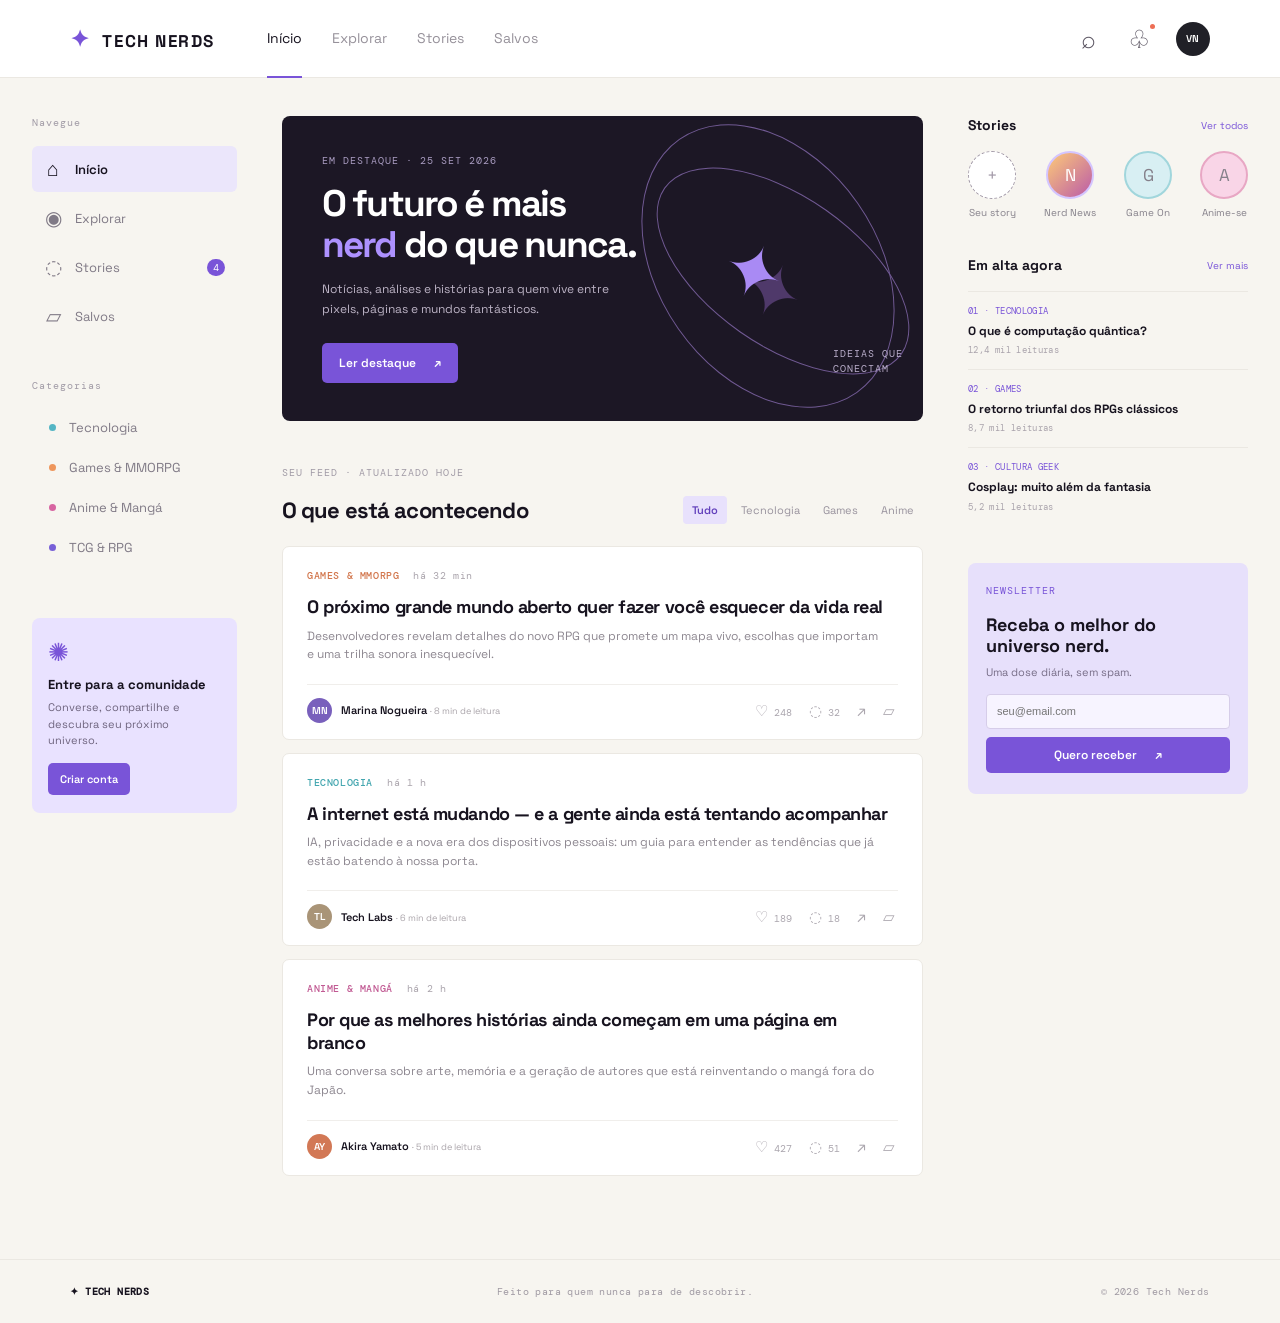
==== index.html @ 3f649679 "feat: criar portal Tech Nerds com feed, comunidade e bases Java/C++" ====
<!doctype html>
<html lang="pt-BR">
<head>
  <meta charset="UTF-8" />
  <meta name="viewport" content="width=device-width, initial-scale=1.0" />
  <meta name="description" content="Tech Nerds — notícias, análises e comunidade geek." />
  <title>Tech Nerds — O seu universo geek</title>
  <link rel="preconnect" href="https://fonts.googleapis.com" />
  <link rel="preconnect" href="https://fonts.gstatic.com" crossorigin />
  <link href="https://fonts.googleapis.com/css2?family=DM+Mono:wght@400;500&family=Space+Grotesk:wght@400;500;600;700&display=swap" rel="stylesheet" />
  <link rel="stylesheet" href="styles.css" />
</head>
<body>
  <header class="topbar">
    <a class="brand" href="#inicio" aria-label="Tech Nerds início"><span>✦</span> TECH NERDS</a>
    <nav class="topnav" aria-label="Navegação principal">
      <a class="active" href="#inicio">Início</a><a href="#explorar">Explorar</a><a href="#stories">Stories</a><a href="#salvos">Salvos</a>
    </nav>
    <div class="header-actions">
      <button class="icon-btn" id="searchToggle" aria-label="Pesquisar">⌕</button>
      <button class="icon-btn" aria-label="Notificações">♧<i></i></button>
      <button class="avatar" aria-label="Abrir perfil">VN</button>
    </div>
  </header>
  <div class="searchbar" id="searchbar"><input id="searchInput" type="search" placeholder="Buscar notícias, jogos, animes..." /><span>⌕</span></div>

  <main class="layout" id="inicio">
    <aside class="sidebar left-sidebar">
      <p class="eyebrow">Navegue</p>
      <a class="side-link selected" href="#inicio"><span>⌂</span> Início</a><a class="side-link" href="#explorar"><span>◉</span> Explorar</a><a class="side-link" href="#stories"><span>◌</span> Stories <b class="new-pill">4</b></a><a class="side-link" href="#salvos"><span>▱</span> Salvos</a>
      <p class="eyebrow space-top">Categorias</p>
      <a class="side-link" href="#tech"><span class="dot tech"></span> Tecnologia</a><a class="side-link" href="#games"><span class="dot games"></span> Games & MMORPG</a><a class="side-link" href="#anime"><span class="dot anime"></span> Anime & Mangá</a><a class="side-link" href="#tcg"><span class="dot tcg"></span> TCG & RPG</a>
      <div class="community-card"><span class="spark">✺</span><strong>Entre para a comunidade</strong><p>Converse, compartilhe e descubra seu próximo universo.</p><button class="primary small">Criar conta</button></div>
    </aside>

    <section class="feed" id="explorar">
      <section class="hero-card"><div><p class="eyebrow violet">EM DESTAQUE · 25 SET 2026</p><h1>O futuro é mais<br /><em>nerd</em> do que nunca.</h1><p class="hero-copy">Notícias, análises e histórias para quem vive entre pixels, páginas e mundos fantásticos.</p><button class="primary" onclick="document.querySelector('#featured').scrollIntoView({behavior:'smooth'})">Ler destaque <span>↗</span></button></div><div class="hero-orbit"><div class="orbit o1"></div><div class="orbit o2"></div><div class="cube">✦</div><small>IDEIAS QUE<br />CONECTAM</small></div></section>
      <div class="section-heading" id="featured"><div><p class="eyebrow">SEU FEED · ATUALIZADO HOJE</p><h2>O que está acontecendo</h2></div><div class="filter-pills"><button class="filter active">Tudo</button><button class="filter">Tecnologia</button><button class="filter">Games</button><button class="filter">Anime</button></div></div>
      <article class="post" data-category="games"><div class="post-meta"><span class="topic games-text">GAMES & MMORPG</span><span>há 32 min</span></div><h3>O próximo grande mundo aberto quer fazer você esquecer da vida real</h3><p class="post-excerpt">Desenvolvedores revelam detalhes do novo RPG que promete um mapa vivo, escolhas que importam e uma trilha sonora inesquecível.</p><div class="post-footer"><div class="author"><div class="mini-avatar purple">MN</div><span>Marina Nogueira <small>· 8 min de leitura</small></span></div><div class="post-actions"><button class="action like">♡ <span>248</span></button><button class="action comment">◌ <span>32</span></button><button class="action share">↗</button><button class="action save">▱</button></div></div></article>
      <article class="post" data-category="tech"><div class="post-meta"><span class="topic tech-text">TECNOLOGIA</span><span>há 1 h</span></div><h3>A internet está mudando — e a gente ainda está tentando acompanhar</h3><p class="post-excerpt">IA, privacidade e a nova era dos dispositivos pessoais: um guia para entender as tendências que já estão batendo à nossa porta.</p><div class="post-footer"><div class="author"><div class="mini-avatar beige">TL</div><span>Tech Labs <small>· 6 min de leitura</small></span></div><div class="post-actions"><button class="action like">♡ <span>189</span></button><button class="action comment">◌ <span>18</span></button><button class="action share">↗</button><button class="action save">▱</button></div></div></article>
      <article class="post" data-category="anime"><div class="post-meta"><span class="topic anime-text">ANIME & MANGÁ</span><span>há 2 h</span></div><h3>Por que as melhores histórias ainda começam em uma página em branco</h3><p class="post-excerpt">Uma conversa sobre arte, memória e a geração de autores que está reinventando o mangá fora do Japão.</p><div class="post-footer"><div class="author"><div class="mini-avatar orange">AY</div><span>Akira Yamato <small>· 5 min de leitura</small></span></div><div class="post-actions"><button class="action like">♡ <span>427</span></button><button class="action comment">◌ <span>51</span></button><button class="action share">↗</button><button class="action save">▱</button></div></div></article>
    </section>

    <aside class="sidebar right-sidebar"><section id="stories"><div class="aside-title"><h2>Stories</h2><a href="#stories">Ver todos</a></div><div class="story-list"><div class="story add-story"><div class="story-avatar">+</div><span>Seu story</span></div><div class="story"><div class="story-avatar gradient">N</div><span>Nerd News</span></div><div class="story"><div class="story-avatar blue">G</div><span>Game On</span></div><div class="story"><div class="story-avatar pink">A</div><span>Anime-se</span></div></div></section><section class="trending"><div class="aside-title"><h2>Em alta agora</h2><a href="#explorar">Ver mais</a></div><div class="trend"><small>01 · TECNOLOGIA</small><strong>O que é computação quântica?</strong><span>12,4 mil leituras</span></div><div class="trend"><small>02 · GAMES</small><strong>O retorno triunfal dos RPGs clássicos</strong><span>8,7 mil leituras</span></div><div class="trend"><small>03 · CULTURA GEEK</small><strong>Cosplay: muito além da fantasia</strong><span>5,2 mil leituras</span></div></section><section class="newsletter"><p class="eyebrow violet">NEWSLETTER</p><h3>Receba o melhor do universo nerd.</h3><p>Uma dose diária, sem spam.</p><input type="email" placeholder="seu@email.com" /><button class="primary full">Quero receber <span>↗</span></button></section></aside>
  </main>
  <footer><span>✦ TECH NERDS</span><span>Feito para quem nunca para de descobrir.</span><span>© 2026 Tech Nerds</span></footer>
  <script src="app.js"></script>
</body>
</html>
---- styles.css ----
:root{--ink:#17131f;--muted:#8c8794;--line:#ebe8e2;--cream:#f7f5f0;--violet:#7954d8;--violet-dark:#6240bc;--lilac:#eee9ff;--orange:#f2774a}*{box-sizing:border-box}html{scroll-behavior:smooth}body{margin:0;background:var(--cream);color:var(--ink);font-family:'Space Grotesk',sans-serif}button,a{font:inherit}button{cursor:pointer;border:0}a{color:inherit;text-decoration:none}.topbar{height:78px;background:#fff;display:flex;align-items:center;padding:0 5.5%;border-bottom:1px solid var(--line);gap:52px;position:sticky;top:0;z-index:5}.brand{font-size:17px;font-weight:700;letter-spacing:.09em;white-space:nowrap}.brand span{color:var(--violet);font-size:23px;margin-right:7px}.topnav{display:flex;gap:30px;color:#96919a;font-size:14px}.topnav a{padding:29px 0;border-bottom:2px solid transparent}.topnav a.active{color:var(--ink);border-color:var(--violet)}.header-actions{margin-left:auto;display:flex;align-items:center;gap:20px}.icon-btn{background:transparent;color:#595360;font-size:25px;position:relative}.icon-btn i{position:absolute;background:#ed6e55;width:5px;height:5px;border-radius:50%;top:2px;right:1px}.avatar,.mini-avatar{display:grid;place-items:center;border-radius:50%;background:#202027;color:#fff;font-size:10px;font-weight:600}.avatar{width:34px;height:34px}.searchbar{height:0;overflow:hidden;transition:.25s;background:#fff;padding:0 5.5%;display:flex}.searchbar.open{height:65px;padding-top:15px;padding-bottom:15px;border-bottom:1px solid var(--line)}.searchbar input{width:100%;border:0;background:var(--cream);border-radius:6px;padding:0 15px;outline:0}.searchbar span{margin-left:-35px;padding-top:7px}.layout{max-width:1370px;margin:auto;display:grid;grid-template-columns:205px minmax(480px,700px) 280px;gap:45px;padding:38px 32px 70px}.sidebar{font-size:13px}.eyebrow{font-family:'DM Mono',monospace;font-size:10px;letter-spacing:.1em;color:#a19ba6;margin:0 0 17px}.violet{color:var(--violet)}.space-top{margin-top:40px}.side-link{display:flex;align-items:center;gap:13px;padding:10px 12px;margin:3px 0;color:#807a86;border-radius:6px}.side-link span{font-size:20px;width:18px;text-align:center}.side-link.selected{color:var(--ink);background:#ebe6fb;font-weight:600}.new-pill{margin-left:auto;background:var(--violet);color:white;border-radius:10px;font:10px 'DM Mono';padding:2px 6px}.dot{width:7px!important;height:7px;background:#54b5c4;border-radius:50%;margin-left:5px}.dot.games{background:#ee965c}.dot.anime{background:#d765a1}.dot.tcg{background:#7860d7}.community-card{margin-top:52px;background:#e9e2ff;border-radius:8px;padding:18px 16px}.spark{color:var(--violet);font-size:25px}.community-card strong{display:block;margin:8px 0 6px;font-size:13px}.community-card p{font-size:11px;line-height:1.5;color:#6e647e;margin:0 0 14px}.primary{background:var(--violet);color:#fff;border-radius:5px;padding:12px 17px;font-size:12px;font-weight:600;transition:.2s}.primary:hover{background:var(--violet-dark);transform:translateY(-1px)}.primary span{margin-left:15px}.primary.small{padding:9px 12px;font-size:11px}.feed{min-width:0}.hero-card{background:#1c1725;color:#fff;min-height:305px;border-radius:8px;display:flex;overflow:hidden;padding:38px 40px;position:relative}.hero-card .eyebrow{color:#a99cc1}.hero-card h1{font-size:37px;line-height:1.1;margin:0 0 15px;letter-spacing:-.05em}.hero-card h1 em{font-style:normal;color:#ad91ff}.hero-copy{font-size:12px;line-height:1.6;color:#bcb3c5;max-width:290px;margin-bottom:24px}.hero-orbit{position:absolute;right:15px;top:15px;width:300px;height:275px;color:#b799ff}.hero-orbit small{position:absolute;bottom:30px;right:5px;font:10px/1.5 'DM Mono';letter-spacing:.1em;color:#b9adca}.orbit{position:absolute;border:1px solid #705993;border-radius:50%;transform:rotate(-35deg)}.o1{width:220px;height:310px;right:30px;top:-20px}.o2{width:290px;height:150px;right:-20px;top:65px;transform:rotate(35deg)}.cube{position:absolute;top:95px;right:125px;font-size:72px;color:#a98af4;transform:rotate(22deg);text-shadow:25px 10px 0 #4f396a}.section-heading{margin:45px 0 22px;display:flex;justify-content:space-between;align-items:end}.section-heading h2{margin:0;font-size:22px;letter-spacing:-.04em}.filter-pills{display:flex;gap:5px}.filter{background:transparent;color:#98929d;font-size:11px;padding:7px 9px;border-radius:4px}.filter.active{background:#e8e1fc;color:var(--violet-dark);font-weight:600}.post{background:#fff;border:1px solid var(--line);border-radius:7px;padding:22px 24px 16px;margin-bottom:13px}.post-meta{display:flex;gap:14px;align-items:center;color:#aaa4ac;font:10px 'DM Mono';letter-spacing:.06em}.topic{font-weight:500}.games-text{color:#d2764c}.tech-text{color:#43a6af}.anime-text{color:#c15a93}.post h3{font-size:18px;line-height:1.25;letter-spacing:-.025em;margin:14px 0 8px}.post-excerpt{font-size:12px;line-height:1.55;color:#8d8790;margin:0;max-width:580px}.post-footer{border-top:1px solid #f0eeeb;margin-top:20px;padding-top:13px;display:flex;justify-content:space-between;align-items:center}.author{display:flex;align-items:center;gap:9px;font-size:11px;font-weight:600}.author small{color:#aaa4aa;font-weight:400}.mini-avatar{width:25px;height:25px}.purple{background:#7960bc}.beige{background:#a99477}.orange{background:#d27855}.post-actions{display:flex;gap:11px}.action{background:transparent;color:#aba6ae;font-size:15px;padding:3px}.action span{font:10px 'DM Mono';margin-left:2px}.action.liked{color:#de5b77}.action.saved{color:var(--violet)}.right-sidebar section{margin-bottom:37px}.aside-title{display:flex;justify-content:space-between;align-items:center;margin-bottom:17px}.aside-title h2{font-size:14px;margin:0}.aside-title a{font-size:10px;color:var(--violet)}.story-list{display:flex;justify-content:space-between}.story{text-align:center;font-size:10px;color:#85808a}.story-avatar{width:48px;height:48px;border-radius:50%;display:grid;place-items:center;border:2px solid #d4c5ff;margin:0 auto 7px;font-size:17px;background:#fff}.add-story .story-avatar{border:1px dashed #a49ba9;color:#a49ba9}.gradient{background:linear-gradient(135deg,#fdca78,#bb5ba8);color:#fff}.blue{background:#d8eff3;border-color:#a1d6dc}.pink{background:#f9d5e7;border-color:#e8a7c4}.trend{padding:13px 0;border-top:1px solid var(--line)}.trend small,.trend span{display:block;color:#aaa4ac;font:9px 'DM Mono';letter-spacing:.04em}.trend small{color:var(--violet);margin-bottom:6px}.trend strong{display:block;font-size:12px;line-height:1.35;margin-bottom:5px}.newsletter{background:#e7e0fb;border-radius:8px;padding:21px 18px}.newsletter h3{font-size:18px;line-height:1.2;margin:0 0 8px}.newsletter p:not(.eyebrow){color:#776d87;font-size:11px;margin:0 0 15px}.newsletter input{width:100%;height:35px;border:1px solid #d6cde9;background:#f7f4ff;border-radius:4px;padding:0 10px;font-size:11px;margin-bottom:8px;outline:0}.full{width:100%;padding:10px}footer{border-top:1px solid var(--line);padding:25px 5.5%;display:flex;justify-content:space-between;color:#a09aa3;font:10px 'DM Mono';letter-spacing:.04em}footer span:first-child{color:var(--ink);font-weight:600}@media(max-width:1050px){.layout{grid-template-columns:170px minmax(0,1fr);gap:25px}.right-sidebar{display:none}}@media(max-width:700px){.topbar{padding:0 20px;gap:15px}.topnav{display:none}.layout{display:block;padding:24px 16px}.left-sidebar{display:none}.hero-card{padding:28px 24px;min-height:290px}.hero-card h1{font-size:31px}.hero-orbit{opacity:.55;right:-70px}.section-heading{display:block;margin-top:30px}.filter-pills{margin-top:14px;overflow:auto}.post{padding:18px 16px}.post-footer{align-items:flex-start;gap:10px}.post-actions{gap:4px}footer{display:block;line-height:2.2}footer span{display:block}.brand{font-size:14px}}
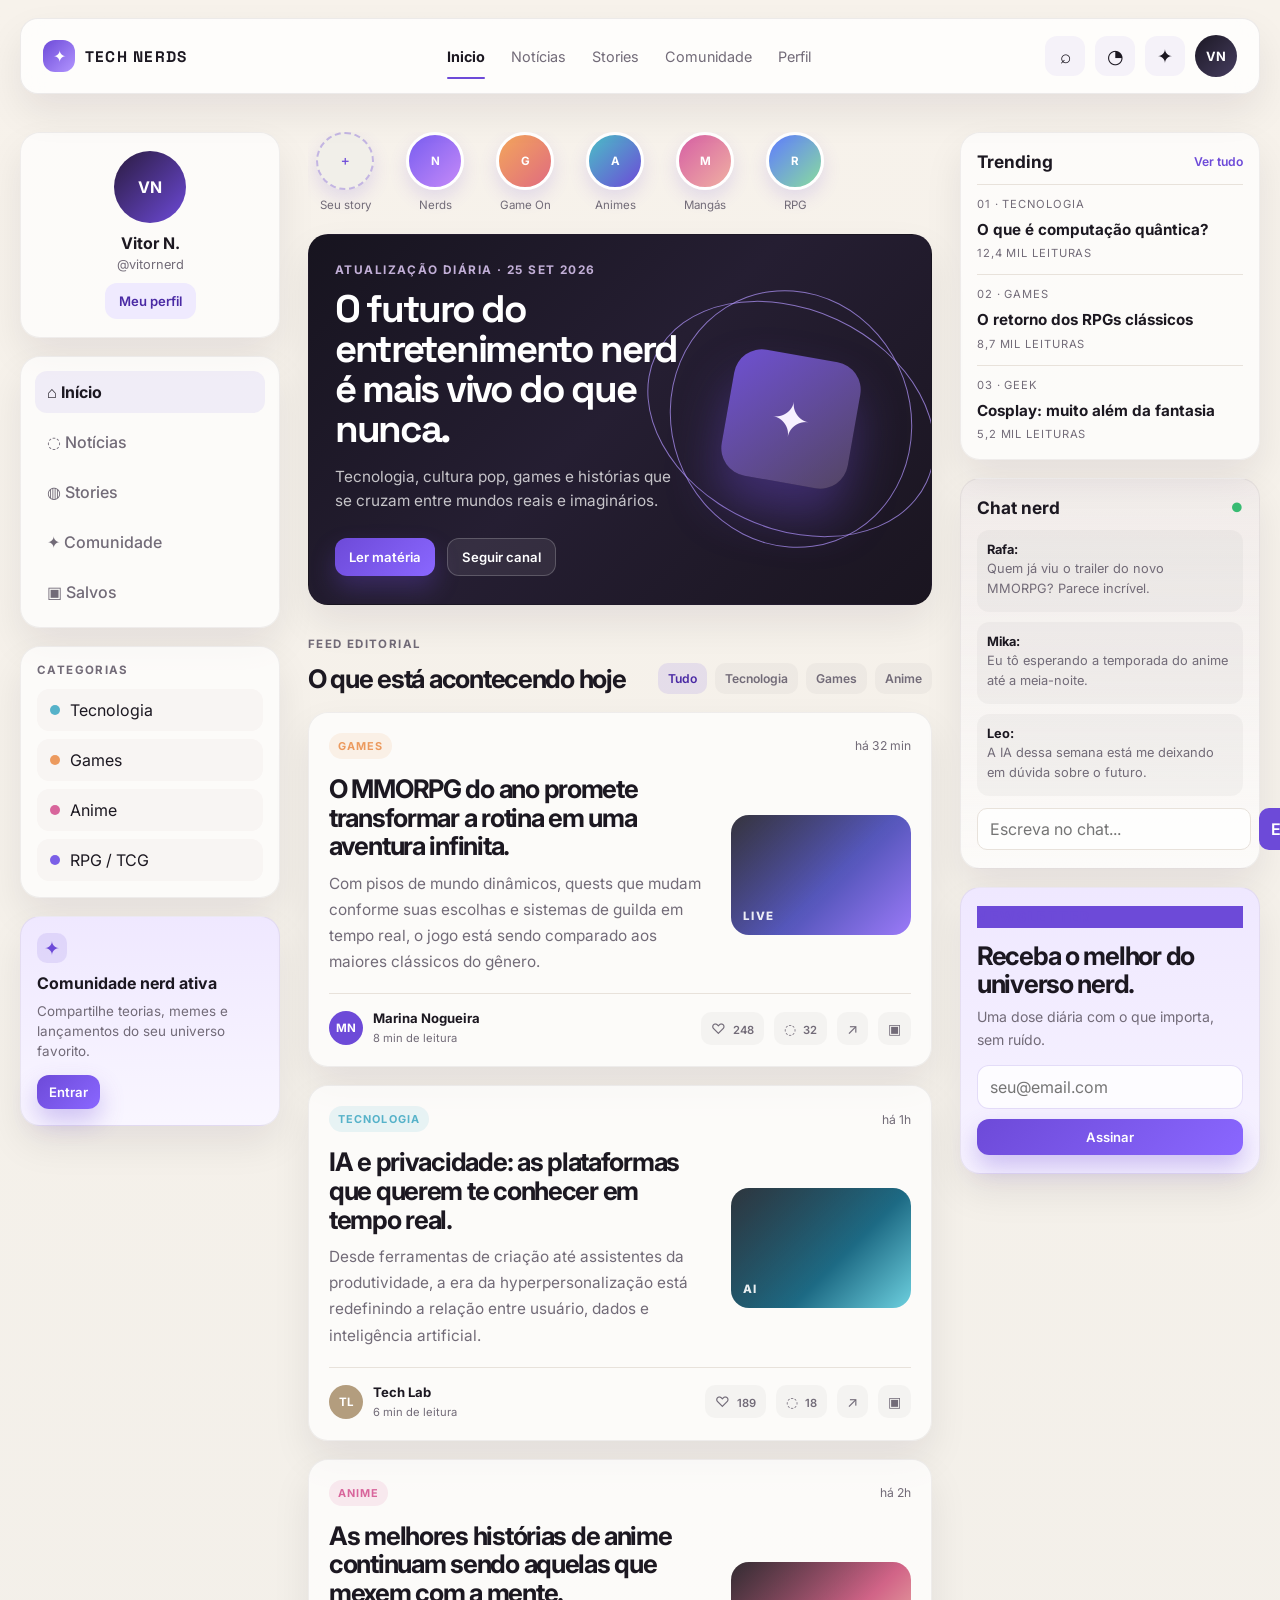
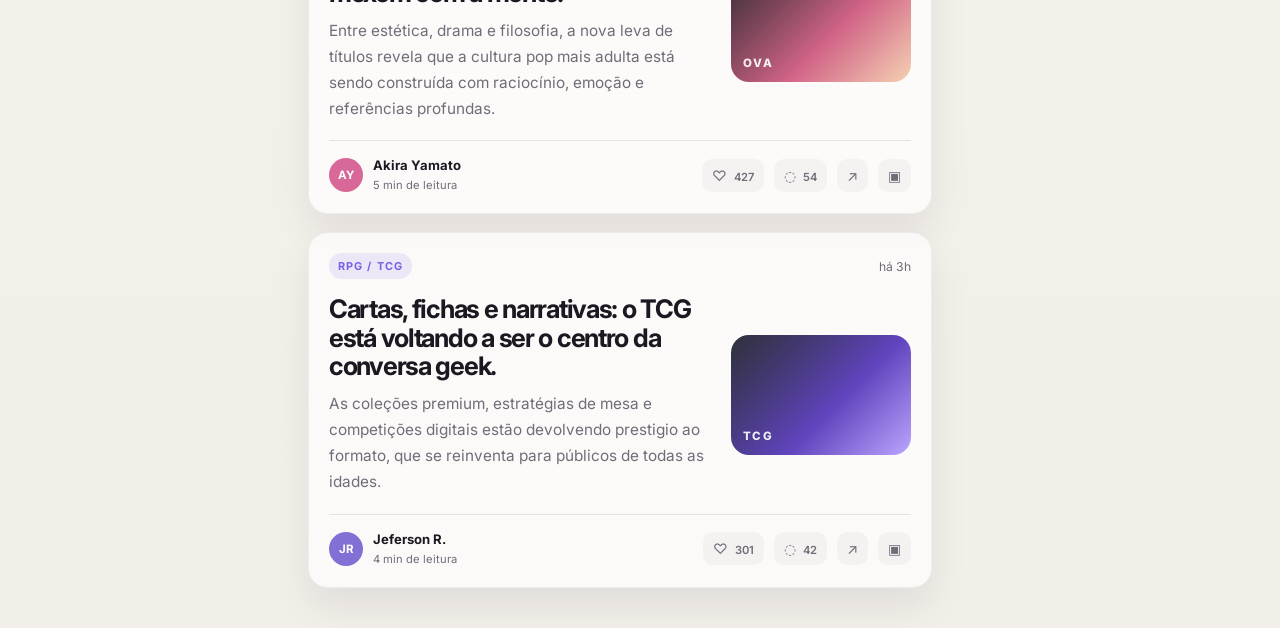
==== commit d81a9dc3: "feat: evoluir o protótipo Tech Nerds para versão editorial mais completa e social, inspirada em G1 +" ====
--- a/index.html
+++ b/index.html
@@ -1,49 +1,319 @@
 <!doctype html>
 <html lang="pt-BR">
-<head>
-  <meta charset="UTF-8" />
-  <meta name="viewport" content="width=device-width, initial-scale=1.0" />
-  <meta name="description" content="Tech Nerds — notícias, análises e comunidade geek." />
-  <title>Tech Nerds — O seu universo geek</title>
-  <link rel="preconnect" href="https://fonts.googleapis.com" />
-  <link rel="preconnect" href="https://fonts.gstatic.com" crossorigin />
-  <link href="https://fonts.googleapis.com/css2?family=DM+Mono:wght@400;500&family=Space+Grotesk:wght@400;500;600;700&display=swap" rel="stylesheet" />
-  <link rel="stylesheet" href="styles.css" />
-</head>
-<body>
-  <header class="topbar">
-    <a class="brand" href="#inicio" aria-label="Tech Nerds início"><span>✦</span> TECH NERDS</a>
-    <nav class="topnav" aria-label="Navegação principal">
-      <a class="active" href="#inicio">Início</a><a href="#explorar">Explorar</a><a href="#stories">Stories</a><a href="#salvos">Salvos</a>
-    </nav>
-    <div class="header-actions">
-      <button class="icon-btn" id="searchToggle" aria-label="Pesquisar">⌕</button>
-      <button class="icon-btn" aria-label="Notificações">♧<i></i></button>
-      <button class="avatar" aria-label="Abrir perfil">VN</button>
+  <head>
+    <meta charset="UTF-8" />
+    <meta name="viewport" content="width=device-width, initial-scale=1.0" />
+    <meta name="description" content="Tech Nerds — portal de notícias geek, games, anime, tecnologia e cultura pop." />
+    <title>Tech Nerds</title>
+    <link rel="preconnect" href="https://fonts.googleapis.com" />
+    <link rel="preconnect" href="https://fonts.gstatic.com" crossorigin />
+    <link href="https://fonts.googleapis.com/css2?family=Inter:wght@400;500;600;700;800;900&family=Space+Grotesk:wght@500;700&display=swap" rel="stylesheet" />
+    <link rel="stylesheet" href="styles.css" />
+  </head>
+  <body>
+    <div class="page-shell">
+      <header class="masthead">
+        <div class="brand-wrap">
+          <span class="brand-mark">✦</span>
+          <span class="brand-word">TECH NERDS</span>
+        </div>
+
+        <nav class="main-menu" aria-label="Menu principal">
+          <a class="active" href="#inicio">Inicio</a>
+          <a href="#noticias">Notícias</a>
+          <a href="#stories">Stories</a>
+          <a href="#comunidade">Comunidade</a>
+          <a href="#perfil">Perfil</a>
+        </nav>
+
+        <div class="header-tools">
+          <button class="icon-button search-toggle" aria-label="Abrir busca">⌕</button>
+          <button class="icon-button" aria-label="Notificações">◔</button>
+          <button class="icon-button chat-button" aria-label="Chat">✦</button>
+          <button class="account-button" aria-label="Conta do usuário">VN</button>
+        </div>
+      </header>
+
+      <div class="search-box" id="searchBox">
+        <input type="search" id="searchInput" placeholder="Buscar notícias, games, anime, tecnologia..." />
+      </div>
+
+      <main class="content-grid" id="inicio">
+        <aside class="left-rail">
+          <section class="profile-panel">
+            <div class="avatar-large">VN</div>
+            <div>
+              <strong>Vitor N.</strong>
+              <span>@vitornerd</span>
+            </div>
+            <button class="ghost-button">Meu perfil</button>
+          </section>
+
+          <nav class="nav-panel" aria-label="Menu lateral">
+            <a href="#inicio" class="nav-item active">⌂ Início</a>
+            <a href="#noticias" class="nav-item">◌ Notícias</a>
+            <a href="#stories" class="nav-item">◍ Stories</a>
+            <a href="#comunidade" class="nav-item">✦ Comunidade</a>
+            <a href="#salvos" class="nav-item">▣ Salvos</a>
+          </nav>
+
+          <div class="side-section">
+            <p class="section-label">Categorias</p>
+            <div class="category-list">
+              <button class="category-item" data-filter="tech"><span class="color-dot tech"></span> Tecnologia</button>
+              <button class="category-item" data-filter="games"><span class="color-dot games"></span> Games</button>
+              <button class="category-item" data-filter="anime"><span class="color-dot anime"></span> Anime</button>
+              <button class="category-item" data-filter="rpg"><span class="color-dot rpg"></span> RPG / TCG</button>
+            </div>
+          </div>
+
+          <div class="community-box">
+            <span class="mini-icon">✦</span>
+            <h4>Comunidade nerd ativa</h4>
+            <p>Compartilhe teorias, memes e lançamentos do seu universo favorito.</p>
+            <button class="primary-button small">Entrar</button>
+          </div>
+        </aside>
+
+        <section class="center-column" id="noticias">
+          <div class="stories-strip" id="stories">
+            <div class="story story-add">
+              <div class="story-avatar">＋</div>
+              <span>Seu story</span>
+            </div>
+            <div class="story">
+              <div class="story-avatar gradient-a">N</div>
+              <span>Nerds</span>
+            </div>
+            <div class="story">
+              <div class="story-avatar gradient-b">G</div>
+              <span>Game On</span>
+            </div>
+            <div class="story">
+              <div class="story-avatar gradient-c">A</div>
+              <span>Animes</span>
+            </div>
+            <div class="story">
+              <div class="story-avatar gradient-d">M</div>
+              <span>Mangás</span>
+            </div>
+            <div class="story">
+              <div class="story-avatar gradient-e">R</div>
+              <span>RPG</span>
+            </div>
+          </div>
+
+          <article class="feature-hero">
+            <div class="hero-copy">
+              <p class="kicker">Atualização diária · 25 set 2026</p>
+              <h1>O futuro do entretenimento nerd é mais vivo do que nunca.</h1>
+              <p class="lead">Tecnologia, cultura pop, games e histórias que se cruzam entre mundos reais e imaginários.</p>
+              <div class="hero-actions">
+                <button class="primary-button">Ler matéria</button>
+                <button class="ghost-button dark">Seguir canal</button>
+              </div>
+            </div>
+            <div class="hero-visual" aria-hidden="true">
+              <div class="ring ring-one"></div>
+              <div class="ring ring-two"></div>
+              <div class="hex">✦</div>
+            </div>
+          </article>
+
+          <div class="feed-head">
+            <div>
+              <p class="section-label">Feed editorial</p>
+              <h2>O que está acontecendo hoje</h2>
+            </div>
+            <div class="filters">
+              <button class="filter-button active" data-filter="all">Tudo</button>
+              <button class="filter-button" data-filter="tech">Tecnologia</button>
+              <button class="filter-button" data-filter="games">Games</button>
+              <button class="filter-button" data-filter="anime">Anime</button>
+            </div>
+          </div>
+
+          <article class="news-card" data-category="games">
+            <div class="news-meta">
+              <span class="tag tag-games">Games</span>
+              <span class="time">há 32 min</span>
+            </div>
+            <div class="news-layout">
+              <div class="news-text">
+                <h3>O MMORPG do ano promete transformar a rotina em uma aventura infinita.</h3>
+                <p>Com pisos de mundo dinâmicos, quests que mudam conforme suas escolhas e sistemas de guilda em tempo real, o jogo está sendo comparado aos maiores clássicos do gênero.</p>
+              </div>
+              <div class="thumbnail thumb-one" aria-hidden="true">
+                <span>LIVE</span>
+              </div>
+            </div>
+            <div class="news-footer">
+              <div class="author-box">
+                <div class="mini-avatar purple">MN</div>
+                <div>
+                  <strong>Marina Nogueira</strong>
+                  <small>8 min de leitura</small>
+                </div>
+              </div>
+              <div class="emoji-actions">
+                <button class="action-button like-button" aria-label="Curtir">♡ <span>248</span></button>
+                <button class="action-button" aria-label="Comentar">◌ <span>32</span></button>
+                <button class="action-button share-button" aria-label="Compartilhar">↗</button>
+                <button class="action-button save-button" aria-label="Salvar">▣</button>
+              </div>
+            </div>
+          </article>
+
+          <article class="news-card" data-category="tech">
+            <div class="news-meta">
+              <span class="tag tag-tech">Tecnologia</span>
+              <span class="time">há 1h</span>
+            </div>
+            <div class="news-layout">
+              <div class="news-text">
+                <h3>IA e privacidade: as plataformas que querem te conhecer em tempo real.</h3>
+                <p>Desde ferramentas de criação até assistentes da produtividade, a era da hyperpersonalização está redefinindo a relação entre usuário, dados e inteligência artificial.</p>
+              </div>
+              <div class="thumbnail thumb-two" aria-hidden="true"><span>AI</span></div>
+            </div>
+            <div class="news-footer">
+              <div class="author-box">
+                <div class="mini-avatar beige">TL</div>
+                <div>
+                  <strong>Tech Lab</strong>
+                  <small>6 min de leitura</small>
+                </div>
+              </div>
+              <div class="emoji-actions">
+                <button class="action-button like-button" aria-label="Curtir">♡ <span>189</span></button>
+                <button class="action-button" aria-label="Comentar">◌ <span>18</span></button>
+                <button class="action-button share-button" aria-label="Compartilhar">↗</button>
+                <button class="action-button save-button" aria-label="Salvar">▣</button>
+              </div>
+            </div>
+          </article>
+
+          <article class="news-card" data-category="anime">
+            <div class="news-meta">
+              <span class="tag tag-anime">Anime</span>
+              <span class="time">há 2h</span>
+            </div>
+            <div class="news-layout">
+              <div class="news-text">
+                <h3>As melhores histórias de anime continuam sendo aquelas que mexem com a mente.</h3>
+                <p>Entre estética, drama e filosofia, a nova leva de títulos revela que a cultura pop mais adulta está sendo construída com raciocínio, emoção e referências profundas.</p>
+              </div>
+              <div class="thumbnail thumb-three" aria-hidden="true"><span>OVA</span></div>
+            </div>
+            <div class="news-footer">
+              <div class="author-box">
+                <div class="mini-avatar rose">AY</div>
+                <div>
+                  <strong>Akira Yamato</strong>
+                  <small>5 min de leitura</small>
+                </div>
+              </div>
+              <div class="emoji-actions">
+                <button class="action-button like-button" aria-label="Curtir">♡ <span>427</span></button>
+                <button class="action-button" aria-label="Comentar">◌ <span>54</span></button>
+                <button class="action-button share-button" aria-label="Compartilhar">↗</button>
+                <button class="action-button save-button" aria-label="Salvar">▣</button>
+              </div>
+            </div>
+          </article>
+
+          <article class="news-card" data-category="rpg">
+            <div class="news-meta">
+              <span class="tag tag-rpg">RPG / TCG</span>
+              <span class="time">há 3h</span>
+            </div>
+            <div class="news-layout">
+              <div class="news-text">
+                <h3>Cartas, fichas e narrativas: o TCG está voltando a ser o centro da conversa geek.</h3>
+                <p>As coleções premium, estratégias de mesa e competições digitais estão devolvendo prestigio ao formato, que se reinventa para públicos de todas as idades.</p>
+              </div>
+              <div class="thumbnail thumb-four" aria-hidden="true"><span>TCG</span></div>
+            </div>
+            <div class="news-footer">
+              <div class="author-box">
+                <div class="mini-avatar violet">JR</div>
+                <div>
+                  <strong>Jeferson R.</strong>
+                  <small>4 min de leitura</small>
+                </div>
+              </div>
+              <div class="emoji-actions">
+                <button class="action-button like-button" aria-label="Curtir">♡ <span>301</span></button>
+                <button class="action-button" aria-label="Comentar">◌ <span>42</span></button>
+                <button class="action-button share-button" aria-label="Compartilhar">↗</button>
+                <button class="action-button save-button" aria-label="Salvar">▣</button>
+              </div>
+            </div>
+          </article>
+        </section>
+
+        <aside class="right-rail">
+          <section class="widget-panel">
+            <div class="widget-header">
+              <h3>Trending</h3>
+              <a href="#">Ver tudo</a>
+            </div>
+            <div class="trend-list">
+              <div class="trend-item">
+                <span>01 · Tecnologia</span>
+                <strong>O que é computação quântica?</strong>
+                <small>12,4 mil leituras</small>
+              </div>
+              <div class="trend-item">
+                <span>02 · Games</span>
+                <strong>O retorno dos RPGs clássicos</strong>
+                <small>8,7 mil leituras</small>
+              </div>
+              <div class="trend-item">
+                <span>03 · Geek</span>
+                <strong>Cosplay: muito além da fantasia</strong>
+                <small>5,2 mil leituras</small>
+              </div>
+            </div>
+          </section>
+
+          <section class="widget-panel chat-panel" id="comunidade">
+            <div class="widget-header">
+              <h3>Chat nerd</h3>
+              <span class="online-dot">●</span>
+            </div>
+            <div class="chat-message">
+              <strong>Rafa:</strong>
+              <p>Quem já viu o trailer do novo MMORPG? Parece incrível.</p>
+            </div>
+            <div class="chat-message">
+              <strong>Mika:</strong>
+              <p>Eu tô esperando a temporada do anime até a meia-noite.</p>
+            </div>
+            <div class="chat-message">
+              <strong>Leo:</strong>
+              <p>A IA dessa semana está me deixando em dúvida sobre o futuro.</p>
+            </div>
+            <div class="chat-input-box">
+              <input type="text" placeholder="Escreva no chat..." />
+              <button>Enviar</button>
+            </div>
+          </section>
+
+          <section class="widget-panel newsletter-box">
+            <p class="section-label purple">Newsletter</p>
+            <h3>Receba o melhor do universo nerd.</h3>
+            <p>Uma dose diária com o que importa, sem ruído.</p>
+            <input type="email" placeholder="seu@email.com" />
+            <button class="primary-button full">Assinar</button>
+          </section>
+        </aside>
+      </main>
     </div>
-  </header>
-  <div class="searchbar" id="searchbar"><input id="searchInput" type="search" placeholder="Buscar notícias, jogos, animes..." /><span>⌕</span></div>
-
-  <main class="layout" id="inicio">
-    <aside class="sidebar left-sidebar">
-      <p class="eyebrow">Navegue</p>
-      <a class="side-link selected" href="#inicio"><span>⌂</span> Início</a><a class="side-link" href="#explorar"><span>◉</span> Explorar</a><a class="side-link" href="#stories"><span>◌</span> Stories <b class="new-pill">4</b></a><a class="side-link" href="#salvos"><span>▱</span> Salvos</a>
-      <p class="eyebrow space-top">Categorias</p>
-      <a class="side-link" href="#tech"><span class="dot tech"></span> Tecnologia</a><a class="side-link" href="#games"><span class="dot games"></span> Games & MMORPG</a><a class="side-link" href="#anime"><span class="dot anime"></span> Anime & Mangá</a><a class="side-link" href="#tcg"><span class="dot tcg"></span> TCG & RPG</a>
-      <div class="community-card"><span class="spark">✺</span><strong>Entre para a comunidade</strong><p>Converse, compartilhe e descubra seu próximo universo.</p><button class="primary small">Criar conta</button></div>
-    </aside>
-
-    <section class="feed" id="explorar">
-      <section class="hero-card"><div><p class="eyebrow violet">EM DESTAQUE · 25 SET 2026</p><h1>O futuro é mais<br /><em>nerd</em> do que nunca.</h1><p class="hero-copy">Notícias, análises e histórias para quem vive entre pixels, páginas e mundos fantásticos.</p><button class="primary" onclick="document.querySelector('#featured').scrollIntoView({behavior:'smooth'})">Ler destaque <span>↗</span></button></div><div class="hero-orbit"><div class="orbit o1"></div><div class="orbit o2"></div><div class="cube">✦</div><small>IDEIAS QUE<br />CONECTAM</small></div></section>
-      <div class="section-heading" id="featured"><div><p class="eyebrow">SEU FEED · ATUALIZADO HOJE</p><h2>O que está acontecendo</h2></div><div class="filter-pills"><button class="filter active">Tudo</button><button class="filter">Tecnologia</button><button class="filter">Games</button><button class="filter">Anime</button></div></div>
-      <article class="post" data-category="games"><div class="post-meta"><span class="topic games-text">GAMES & MMORPG</span><span>há 32 min</span></div><h3>O próximo grande mundo aberto quer fazer você esquecer da vida real</h3><p class="post-excerpt">Desenvolvedores revelam detalhes do novo RPG que promete um mapa vivo, escolhas que importam e uma trilha sonora inesquecível.</p><div class="post-footer"><div class="author"><div class="mini-avatar purple">MN</div><span>Marina Nogueira <small>· 8 min de leitura</small></span></div><div class="post-actions"><button class="action like">♡ <span>248</span></button><button class="action comment">◌ <span>32</span></button><button class="action share">↗</button><button class="action save">▱</button></div></div></article>
-      <article class="post" data-category="tech"><div class="post-meta"><span class="topic tech-text">TECNOLOGIA</span><span>há 1 h</span></div><h3>A internet está mudando — e a gente ainda está tentando acompanhar</h3><p class="post-excerpt">IA, privacidade e a nova era dos dispositivos pessoais: um guia para entender as tendências que já estão batendo à nossa porta.</p><div class="post-footer"><div class="author"><div class="mini-avatar beige">TL</div><span>Tech Labs <small>· 6 min de leitura</small></span></div><div class="post-actions"><button class="action like">♡ <span>189</span></button><button class="action comment">◌ <span>18</span></button><button class="action share">↗</button><button class="action save">▱</button></div></div></article>
-      <article class="post" data-category="anime"><div class="post-meta"><span class="topic anime-text">ANIME & MANGÁ</span><span>há 2 h</span></div><h3>Por que as melhores histórias ainda começam em uma página em branco</h3><p class="post-excerpt">Uma conversa sobre arte, memória e a geração de autores que está reinventando o mangá fora do Japão.</p><div class="post-footer"><div class="author"><div class="mini-avatar orange">AY</div><span>Akira Yamato <small>· 5 min de leitura</small></span></div><div class="post-actions"><button class="action like">♡ <span>427</span></button><button class="action comment">◌ <span>51</span></button><button class="action share">↗</button><button class="action save">▱</button></div></div></article>
-    </section>
-
-    <aside class="sidebar right-sidebar"><section id="stories"><div class="aside-title"><h2>Stories</h2><a href="#stories">Ver todos</a></div><div class="story-list"><div class="story add-story"><div class="story-avatar">+</div><span>Seu story</span></div><div class="story"><div class="story-avatar gradient">N</div><span>Nerd News</span></div><div class="story"><div class="story-avatar blue">G</div><span>Game On</span></div><div class="story"><div class="story-avatar pink">A</div><span>Anime-se</span></div></div></section><section class="trending"><div class="aside-title"><h2>Em alta agora</h2><a href="#explorar">Ver mais</a></div><div class="trend"><small>01 · TECNOLOGIA</small><strong>O que é computação quântica?</strong><span>12,4 mil leituras</span></div><div class="trend"><small>02 · GAMES</small><strong>O retorno triunfal dos RPGs clássicos</strong><span>8,7 mil leituras</span></div><div class="trend"><small>03 · CULTURA GEEK</small><strong>Cosplay: muito além da fantasia</strong><span>5,2 mil leituras</span></div></section><section class="newsletter"><p class="eyebrow violet">NEWSLETTER</p><h3>Receba o melhor do universo nerd.</h3><p>Uma dose diária, sem spam.</p><input type="email" placeholder="seu@email.com" /><button class="primary full">Quero receber <span>↗</span></button></section></aside>
-  </main>
-  <footer><span>✦ TECH NERDS</span><span>Feito para quem nunca para de descobrir.</span><span>© 2026 Tech Nerds</span></footer>
-  <script src="app.js"></script>
-</body>
+
+    <div class="toast" id="toast">Compartilhado com sucesso.</div>
+
+    <script src="app.js"></script>
+  </body>
 </html>
+
--- a/styles.css
+++ b/styles.css
@@ -1 +1,948 @@
-:root{--ink:#17131f;--muted:#8c8794;--line:#ebe8e2;--cream:#f7f5f0;--violet:#7954d8;--violet-dark:#6240bc;--lilac:#eee9ff;--orange:#f2774a}*{box-sizing:border-box}html{scroll-behavior:smooth}body{margin:0;background:var(--cream);color:var(--ink);font-family:'Space Grotesk',sans-serif}button,a{font:inherit}button{cursor:pointer;border:0}a{color:inherit;text-decoration:none}.topbar{height:78px;background:#fff;display:flex;align-items:center;padding:0 5.5%;border-bottom:1px solid var(--line);gap:52px;position:sticky;top:0;z-index:5}.brand{font-size:17px;font-weight:700;letter-spacing:.09em;white-space:nowrap}.brand span{color:var(--violet);font-size:23px;margin-right:7px}.topnav{display:flex;gap:30px;color:#96919a;font-size:14px}.topnav a{padding:29px 0;border-bottom:2px solid transparent}.topnav a.active{color:var(--ink);border-color:var(--violet)}.header-actions{margin-left:auto;display:flex;align-items:center;gap:20px}.icon-btn{background:transparent;color:#595360;font-size:25px;position:relative}.icon-btn i{position:absolute;background:#ed6e55;width:5px;height:5px;border-radius:50%;top:2px;right:1px}.avatar,.mini-avatar{display:grid;place-items:center;border-radius:50%;background:#202027;color:#fff;font-size:10px;font-weight:600}.avatar{width:34px;height:34px}.searchbar{height:0;overflow:hidden;transition:.25s;background:#fff;padding:0 5.5%;display:flex}.searchbar.open{height:65px;padding-top:15px;padding-bottom:15px;border-bottom:1px solid var(--line)}.searchbar input{width:100%;border:0;background:var(--cream);border-radius:6px;padding:0 15px;outline:0}.searchbar span{margin-left:-35px;padding-top:7px}.layout{max-width:1370px;margin:auto;display:grid;grid-template-columns:205px minmax(480px,700px) 280px;gap:45px;padding:38px 32px 70px}.sidebar{font-size:13px}.eyebrow{font-family:'DM Mono',monospace;font-size:10px;letter-spacing:.1em;color:#a19ba6;margin:0 0 17px}.violet{color:var(--violet)}.space-top{margin-top:40px}.side-link{display:flex;align-items:center;gap:13px;padding:10px 12px;margin:3px 0;color:#807a86;border-radius:6px}.side-link span{font-size:20px;width:18px;text-align:center}.side-link.selected{color:var(--ink);background:#ebe6fb;font-weight:600}.new-pill{margin-left:auto;background:var(--violet);color:white;border-radius:10px;font:10px 'DM Mono';padding:2px 6px}.dot{width:7px!important;height:7px;background:#54b5c4;border-radius:50%;margin-left:5px}.dot.games{background:#ee965c}.dot.anime{background:#d765a1}.dot.tcg{background:#7860d7}.community-card{margin-top:52px;background:#e9e2ff;border-radius:8px;padding:18px 16px}.spark{color:var(--violet);font-size:25px}.community-card strong{display:block;margin:8px 0 6px;font-size:13px}.community-card p{font-size:11px;line-height:1.5;color:#6e647e;margin:0 0 14px}.primary{background:var(--violet);color:#fff;border-radius:5px;padding:12px 17px;font-size:12px;font-weight:600;transition:.2s}.primary:hover{background:var(--violet-dark);transform:translateY(-1px)}.primary span{margin-left:15px}.primary.small{padding:9px 12px;font-size:11px}.feed{min-width:0}.hero-card{background:#1c1725;color:#fff;min-height:305px;border-radius:8px;display:flex;overflow:hidden;padding:38px 40px;position:relative}.hero-card .eyebrow{color:#a99cc1}.hero-card h1{font-size:37px;line-height:1.1;margin:0 0 15px;letter-spacing:-.05em}.hero-card h1 em{font-style:normal;color:#ad91ff}.hero-copy{font-size:12px;line-height:1.6;color:#bcb3c5;max-width:290px;margin-bottom:24px}.hero-orbit{position:absolute;right:15px;top:15px;width:300px;height:275px;color:#b799ff}.hero-orbit small{position:absolute;bottom:30px;right:5px;font:10px/1.5 'DM Mono';letter-spacing:.1em;color:#b9adca}.orbit{position:absolute;border:1px solid #705993;border-radius:50%;transform:rotate(-35deg)}.o1{width:220px;height:310px;right:30px;top:-20px}.o2{width:290px;height:150px;right:-20px;top:65px;transform:rotate(35deg)}.cube{position:absolute;top:95px;right:125px;font-size:72px;color:#a98af4;transform:rotate(22deg);text-shadow:25px 10px 0 #4f396a}.section-heading{margin:45px 0 22px;display:flex;justify-content:space-between;align-items:end}.section-heading h2{margin:0;font-size:22px;letter-spacing:-.04em}.filter-pills{display:flex;gap:5px}.filter{background:transparent;color:#98929d;font-size:11px;padding:7px 9px;border-radius:4px}.filter.active{background:#e8e1fc;color:var(--violet-dark);font-weight:600}.post{background:#fff;border:1px solid var(--line);border-radius:7px;padding:22px 24px 16px;margin-bottom:13px}.post-meta{display:flex;gap:14px;align-items:center;color:#aaa4ac;font:10px 'DM Mono';letter-spacing:.06em}.topic{font-weight:500}.games-text{color:#d2764c}.tech-text{color:#43a6af}.anime-text{color:#c15a93}.post h3{font-size:18px;line-height:1.25;letter-spacing:-.025em;margin:14px 0 8px}.post-excerpt{font-size:12px;line-height:1.55;color:#8d8790;margin:0;max-width:580px}.post-footer{border-top:1px solid #f0eeeb;margin-top:20px;padding-top:13px;display:flex;justify-content:space-between;align-items:center}.author{display:flex;align-items:center;gap:9px;font-size:11px;font-weight:600}.author small{color:#aaa4aa;font-weight:400}.mini-avatar{width:25px;height:25px}.purple{background:#7960bc}.beige{background:#a99477}.orange{background:#d27855}.post-actions{display:flex;gap:11px}.action{background:transparent;color:#aba6ae;font-size:15px;padding:3px}.action span{font:10px 'DM Mono';margin-left:2px}.action.liked{color:#de5b77}.action.saved{color:var(--violet)}.right-sidebar section{margin-bottom:37px}.aside-title{display:flex;justify-content:space-between;align-items:center;margin-bottom:17px}.aside-title h2{font-size:14px;margin:0}.aside-title a{font-size:10px;color:var(--violet)}.story-list{display:flex;justify-content:space-between}.story{text-align:center;font-size:10px;color:#85808a}.story-avatar{width:48px;height:48px;border-radius:50%;display:grid;place-items:center;border:2px solid #d4c5ff;margin:0 auto 7px;font-size:17px;background:#fff}.add-story .story-avatar{border:1px dashed #a49ba9;color:#a49ba9}.gradient{background:linear-gradient(135deg,#fdca78,#bb5ba8);color:#fff}.blue{background:#d8eff3;border-color:#a1d6dc}.pink{background:#f9d5e7;border-color:#e8a7c4}.trend{padding:13px 0;border-top:1px solid var(--line)}.trend small,.trend span{display:block;color:#aaa4ac;font:9px 'DM Mono';letter-spacing:.04em}.trend small{color:var(--violet);margin-bottom:6px}.trend strong{display:block;font-size:12px;line-height:1.35;margin-bottom:5px}.newsletter{background:#e7e0fb;border-radius:8px;padding:21px 18px}.newsletter h3{font-size:18px;line-height:1.2;margin:0 0 8px}.newsletter p:not(.eyebrow){color:#776d87;font-size:11px;margin:0 0 15px}.newsletter input{width:100%;height:35px;border:1px solid #d6cde9;background:#f7f4ff;border-radius:4px;padding:0 10px;font-size:11px;margin-bottom:8px;outline:0}.full{width:100%;padding:10px}footer{border-top:1px solid var(--line);padding:25px 5.5%;display:flex;justify-content:space-between;color:#a09aa3;font:10px 'DM Mono';letter-spacing:.04em}footer span:first-child{color:var(--ink);font-weight:600}@media(max-width:1050px){.layout{grid-template-columns:170px minmax(0,1fr);gap:25px}.right-sidebar{display:none}}@media(max-width:700px){.topbar{padding:0 20px;gap:15px}.topnav{display:none}.layout{display:block;padding:24px 16px}.left-sidebar{display:none}.hero-card{padding:28px 24px;min-height:290px}.hero-card h1{font-size:31px}.hero-orbit{opacity:.55;right:-70px}.section-heading{display:block;margin-top:30px}.filter-pills{margin-top:14px;overflow:auto}.post{padding:18px 16px}.post-footer{align-items:flex-start;gap:10px}.post-actions{gap:4px}footer{display:block;line-height:2.2}footer span{display:block}.brand{font-size:14px}}
+:root {
+  --bg: #f3efe9;
+  --bg-strong: #120f17;
+  --bg-soft: #1a1520;
+  --panel: #fffdfb;
+  --card: #f8f4f1;
+  --line: #e8e2db;
+  --purple: #6d4ad8;
+  --purple-dark: #4a2aa4;
+  --purple-soft: #efeafe;
+  --beige: #d7c2a1;
+  --black: #111015;
+  --text: #1c1821;
+  --muted: #726b78;
+  --rose: #e98ab8;
+  --tech: #56b2c9;
+  --games: #ec9a5e;
+  --anime: #d8659b;
+  --rpg: #7b5fe7;
+  --shadow: 0 18px 38px rgba(20, 12, 33, 0.08);
+}
+
+* { box-sizing: border-box; }
+
+html { scroll-behavior: smooth; }
+
+body {
+  margin: 0;
+  background: linear-gradient(180deg, #f7f2eb 0%, #f2efe9 100%);
+  color: var(--text);
+  font-family: "Inter", sans-serif;
+}
+
+button, input, a {
+  font: inherit;
+}
+
+button {
+  cursor: pointer;
+  border: 0;
+  background: initial;
+}
+
+img { max-width: 100%; display: block; }
+
+a { color: inherit; text-decoration: none; }
+
+.page-shell {
+  max-width: 1440px;
+  margin: 0 auto;
+  padding: 18px 20px 40px;
+}
+
+.masthead {
+  background: rgba(255, 255, 255, 0.8);
+  backdrop-filter: blur(10px);
+  border: 1px solid rgba(26, 21, 32, 0.08);
+  border-radius: 18px;
+  padding: 16px 22px;
+  display: flex;
+  align-items: center;
+  justify-content: space-between;
+  gap: 18px;
+  position: sticky;
+  top: 10px;
+  z-index: 20;
+  box-shadow: var(--shadow);
+}
+
+.brand-wrap {
+  display: flex;
+  align-items: center;
+  gap: 10px;
+  min-width: 170px;
+}
+
+.brand-mark {
+  width: 32px;
+  height: 32px;
+  border-radius: 12px;
+  background: linear-gradient(135deg, var(--purple), #b295ff);
+  color: #fff;
+  display: grid;
+  place-items: center;
+  font-size: 16px;
+}
+
+.brand-word {
+  font-family: "Space Grotesk", sans-serif;
+  font-weight: 700;
+  letter-spacing: 0.08em;
+  font-size: 0.96rem;
+}
+
+.main-menu {
+  display: flex;
+  align-items: center;
+  gap: 26px;
+  color: var(--muted);
+  font-size: 0.9rem;
+}
+
+.main-menu a {
+  position: relative;
+  padding: 8px 0;
+}
+
+.main-menu a.active {
+  color: var(--text);
+  font-weight: 700;
+}
+
+.main-menu a.active::after {
+  content: "";
+  position: absolute;
+  left: 0;
+  bottom: -6px;
+  width: 100%;
+  height: 2px;
+  background: var(--purple);
+  border-radius: 999px;
+}
+
+.header-tools {
+  display: flex;
+  align-items: center;
+  gap: 10px;
+}
+
+.icon-button,
+.account-button {
+  display: grid;
+  place-items: center;
+  border-radius: 12px;
+  background: rgba(109, 74, 216, 0.06);
+  color: var(--text);
+  transition: transform 0.2s ease, background 0.2s ease;
+}
+
+.icon-button {
+  width: 40px;
+  height: 40px;
+  font-size: 1.2rem;
+}
+
+.account-button {
+  width: 42px;
+  height: 42px;
+  border-radius: 50%;
+  background: linear-gradient(135deg, #1c1824, #463d5f);
+  color: #fff;
+  font-weight: 700;
+  font-size: 0.8rem;
+}
+
+.icon-button:hover,
+.account-button:hover,
+.primary-button:hover,
+.ghost-button:hover,
+.filter-button:hover,
+.category-item:hover,
+.action-button:hover {
+  transform: translateY(-1px);
+}
+
+.search-box {
+  overflow: hidden;
+  max-height: 0;
+  opacity: 0;
+  transition: max-height 0.35s ease, opacity 0.25s ease, padding 0.3s ease;
+  padding: 0 4px;
+  margin-top: 10px;
+}
+
+.search-box.open {
+  max-height: 80px;
+  opacity: 1;
+  padding: 10px 4px 0;
+}
+
+.search-box input {
+  width: 100%;
+  height: 52px;
+  border: 1px solid var(--line);
+  border-radius: 14px;
+  background: rgba(255, 255, 255, 0.8);
+  color: var(--text);
+  padding: 0 18px;
+  font-size: 1rem;
+  outline: none;
+}
+
+.content-grid {
+  display: grid;
+  grid-template-columns: 260px minmax(0, 1fr) 300px;
+  gap: 28px;
+  margin-top: 28px;
+}
+
+.left-rail,
+.right-rail,
+.center-column {
+  min-width: 0;
+}
+
+.left-rail,
+.right-rail {
+  display: flex;
+  flex-direction: column;
+  gap: 18px;
+}
+
+.profile-panel,
+.nav-panel,
+.side-section,
+.community-box,
+.widget-panel,
+.newsletter-box,
+.news-card,
+.feature-hero {
+  background: rgba(255, 255, 255, 0.7);
+  border: 1px solid rgba(20, 13, 30, 0.06);
+  border-radius: 20px;
+  box-shadow: var(--shadow);
+}
+
+.profile-panel {
+  padding: 18px 16px;
+  display: flex;
+  flex-direction: column;
+  align-items: center;
+  text-align: center;
+  gap: 10px;
+}
+
+.avatar-large {
+  width: 72px;
+  height: 72px;
+  border-radius: 50%;
+  background: linear-gradient(135deg, #2a1b3f, #6d4ad8);
+  display: grid;
+  place-items: center;
+  color: #fff;
+  font-weight: 700;
+}
+
+.profile-panel strong {
+  display: block;
+  font-size: 1rem;
+}
+
+.profile-panel span {
+  color: var(--muted);
+  font-size: 0.8rem;
+}
+
+.ghost-button,
+.primary-button {
+  border-radius: 12px;
+  padding: 10px 14px;
+  font-size: 0.82rem;
+  font-weight: 600;
+  transition: transform 0.2s ease, background 0.2s ease;
+}
+
+.primary-button {
+  background: linear-gradient(135deg, var(--purple), #8a67ff);
+  color: #fff;
+  box-shadow: 0 12px 24px rgba(109, 74, 216, 0.3);
+}
+
+.primary-button.small { padding: 9px 12px; }
+
+.primary-button.full { width: 100%; }
+
+.ghost-button {
+  background: var(--purple-soft);
+  color: var(--purple-dark);
+}
+
+.ghost-button.dark {
+  background: rgba(255,255,255,0.08);
+  color: #fff;
+  border: 1px solid rgba(255,255,255,0.2);
+}
+
+.nav-panel {
+  padding: 14px;
+  display: flex;
+  flex-direction: column;
+  gap: 8px;
+}
+
+.nav-item {
+  display: flex;
+  align-items: center;
+  gap: 10px;
+  padding: 11px 12px;
+  border-radius: 12px;
+  color: var(--muted);
+  font-weight: 500;
+}
+
+.nav-item.active {
+  background: rgba(109, 74, 216, 0.08);
+  color: var(--text);
+  font-weight: 700;
+}
+
+.side-section {
+  padding: 16px;
+}
+
+.section-label {
+  margin: 0 0 12px;
+  font-size: 0.72rem;
+  letter-spacing: 0.12em;
+  text-transform: uppercase;
+  color: var(--muted);
+  font-weight: 700;
+}
+
+.section-label.purple {
+  color: var(--purple);
+}
+
+.category-list {
+  display: flex;
+  flex-direction: column;
+  gap: 8px;
+}
+
+.category-item {
+  display: flex;
+  align-items: center;
+  gap: 10px;
+  padding: 10px 12px;
+  border-radius: 12px;
+  background: #f8f5f3;
+  color: var(--text);
+  text-align: left;
+  border: 1px solid transparent;
+}
+
+.color-dot {
+  display: inline-block;
+  width: 10px;
+  height: 10px;
+  border-radius: 50%;
+}
+
+.color-dot.tech { background: var(--tech); }
+.color-dot.games { background: var(--games); }
+.color-dot.anime { background: var(--anime); }
+.color-dot.rpg { background: var(--rpg); }
+
+.community-box {
+  background: linear-gradient(180deg, #efe8ff, #f9f6ff);
+  padding: 16px;
+}
+
+.mini-icon {
+  display: inline-grid;
+  place-items: center;
+  width: 30px;
+  height: 30px;
+  border-radius: 10px;
+  background: rgba(109,74,216,0.12);
+  color: var(--purple);
+  font-size: 1.2rem;
+}
+
+.community-box h4 {
+  margin: 10px 0 8px;
+  font-size: 1rem;
+}
+
+.community-box p {
+  margin: 0 0 14px;
+  color: var(--muted);
+  line-height: 1.5;
+  font-size: 0.84rem;
+}
+
+.center-column {
+  display: flex;
+  flex-direction: column;
+  gap: 18px;
+}
+
+.stories-strip {
+  display: flex;
+  gap: 16px;
+  overflow-x: auto;
+  padding-bottom: 4px;
+}
+
+.story {
+  min-width: 74px;
+  text-align: center;
+  color: var(--muted);
+  font-size: 0.72rem;
+}
+
+.story-avatar {
+  width: 58px;
+  height: 58px;
+  border-radius: 50%;
+  display: grid;
+  place-items: center;
+  margin: 0 auto 8px;
+  color: #fff;
+  font-weight: 700;
+  border: 3px solid #fff;
+  box-shadow: 0 8px 18px rgba(109,74,216,0.15);
+}
+
+.story-add .story-avatar {
+  background: #f1efe9;
+  border: 2px dashed rgba(109,74,216,0.35);
+  color: var(--purple);
+}
+
+.gradient-a { background: linear-gradient(135deg, #785df0, #c58af8); }
+.gradient-b { background: linear-gradient(135deg, #f3a65b, #e06b80); }
+.gradient-c { background: linear-gradient(135deg, #4abfc6, #6d4ad8); }
+.gradient-d { background: linear-gradient(135deg, #d65fa4, #f0b0a2); }
+.gradient-e { background: linear-gradient(135deg, #5f7cff, #89dc9e); }
+
+.feature-hero {
+  display: grid;
+  grid-template-columns: 1.2fr 0.8fr;
+  background: linear-gradient(135deg, #17141f 0%, #251e32 48%, #1a1520 100%);
+  color: #fff;
+  min-height: 290px;
+  padding: 28px 26px;
+  overflow: hidden;
+  position: relative;
+}
+
+.hero-copy {
+  position: relative;
+  z-index: 2;
+}
+
+.kicker {
+  margin: 0 0 12px;
+  color: #c2afd7;
+  font-size: 0.74rem;
+  letter-spacing: 0.12em;
+  text-transform: uppercase;
+  font-weight: 700;
+}
+
+.feature-hero h1 {
+  margin: 0;
+  font-family: "Space Grotesk", sans-serif;
+  font-size: clamp(2rem, 3vw, 3.3rem);
+  line-height: 1.04;
+  letter-spacing: -0.06em;
+  max-width: 550px;
+}
+
+.lead {
+  margin: 16px 0 0;
+  max-width: 420px;
+  color: rgba(255,255,255,0.74);
+  line-height: 1.6;
+  font-size: 0.96rem;
+}
+
+.hero-actions {
+  display: flex;
+  gap: 12px;
+  margin-top: 24px;
+}
+
+.hero-visual {
+  position: relative;
+  display: grid;
+  place-items: center;
+}
+
+.ring {
+  position: absolute;
+  border: 1px solid rgba(180, 152, 255, 0.7);
+  border-radius: 50%;
+}
+
+.ring-one {
+  width: 300px;
+  height: 220px;
+  transform: rotate(25deg);
+}
+
+.ring-two {
+  width: 240px;
+  height: 260px;
+  transform: rotate(-20deg);
+}
+
+.hex {
+  position: relative;
+  z-index: 1;
+  width: 128px;
+  height: 128px;
+  display: grid;
+  place-items: center;
+  border-radius: 28px;
+  background: linear-gradient(135deg, rgba(118, 86, 226, 0.9), rgba(221, 185, 255, 0.28));
+  color: #f7f1ff;
+  font-size: 3rem;
+  transform: rotate(10deg);
+  box-shadow: 0 30px 50px rgba(109, 74, 216, 0.4);
+}
+
+.feed-head {
+  display: flex;
+  justify-content: space-between;
+  align-items: end;
+  gap: 20px;
+  margin-top: 14px;
+}
+
+.feed-head h2 {
+  margin: 0;
+  font-size: clamp(1.5rem, 2vw, 2rem);
+  letter-spacing: -0.05em;
+}
+
+.filters {
+  display: flex;
+  flex-wrap: wrap;
+  gap: 8px;
+}
+
+.filter-button {
+  padding: 8px 10px;
+  border-radius: 10px;
+  color: var(--muted);
+  background: rgba(17, 16, 21, 0.03);
+  font-size: 0.76rem;
+  font-weight: 600;
+}
+
+.filter-button.active {
+  background: rgba(109,74,216,0.12);
+  color: var(--purple-dark);
+}
+
+.news-card {
+  padding: 20px;
+}
+
+.news-meta {
+  display: flex;
+  justify-content: space-between;
+  align-items: center;
+  margin-bottom: 16px;
+}
+
+.tag {
+  display: inline-flex;
+  align-items: center;
+  padding: 6px 9px;
+  border-radius: 999px;
+  font-size: 0.68rem;
+  letter-spacing: 0.1em;
+  text-transform: uppercase;
+  font-weight: 700;
+}
+
+.tag-tech { background: rgba(86, 178, 201, 0.12); color: var(--tech); }
+.tag-games { background: rgba(236, 154, 94, 0.12); color: var(--games); }
+.tag-anime { background: rgba(216, 101, 155, 0.12); color: var(--anime); }
+.tag-rpg { background: rgba(123,95,231,0.12); color: var(--rpg); }
+
+.time {
+  color: var(--muted);
+  font-size: 0.76rem;
+}
+
+.news-layout {
+  display: grid;
+  grid-template-columns: minmax(0, 1.5fr) 180px;
+  gap: 18px;
+  align-items: center;
+}
+
+.news-text h3 {
+  margin: 0 0 10px;
+  font-size: clamp(1.25rem, 2vw, 1.7rem);
+  letter-spacing: -0.05em;
+  line-height: 1.12;
+}
+
+.news-text p {
+  margin: 0;
+  color: var(--muted);
+  line-height: 1.7;
+  font-size: 0.96rem;
+}
+
+.thumbnail {
+  height: 120px;
+  background: linear-gradient(135deg, #201c2d, #6b4ad5);
+  border-radius: 18px;
+  position: relative;
+  overflow: hidden;
+  display: flex;
+  align-items: end;
+  justify-content: start;
+  padding: 12px;
+}
+
+.thumbnail::before {
+  content: "";
+  position: absolute;
+  inset: 0;
+  background: linear-gradient(135deg, rgba(255,255,255,0.12), transparent 60%);
+}
+
+.thumbnail span {
+  position: relative;
+  z-index: 1;
+  font-weight: 800;
+  letter-spacing: 0.12em;
+  font-size: 0.72rem;
+  color: rgba(255,255,255,0.9);
+}
+
+.thumb-one { background: linear-gradient(135deg, #1a1824, #5355b9 55%, #9b7af8); }
+.thumb-two { background: linear-gradient(135deg, #111a24, #1d6a84 60%, #6dd0df); }
+.thumb-three { background: linear-gradient(135deg, #170f16, #d16387 58%, #f5d1b2); }
+.thumb-four { background: linear-gradient(135deg, #131520, #5f43bd 58%, #bba5ff); }
+
+.news-footer {
+  display: flex;
+  justify-content: space-between;
+  align-items: center;
+  gap: 16px;
+  margin-top: 18px;
+  padding-top: 16px;
+  border-top: 1px solid var(--line);
+}
+
+.author-box {
+  display: flex;
+  align-items: center;
+  gap: 10px;
+}
+
+.author-box strong {
+  display: block;
+  font-size: 0.82rem;
+}
+
+.author-box small {
+  color: var(--muted);
+  font-size: 0.7rem;
+}
+
+.mini-avatar {
+  width: 34px;
+  height: 34px;
+  display: grid;
+  place-items: center;
+  border-radius: 50%;
+  font-size: 0.72rem;
+  color: #fff;
+  font-weight: 700;
+}
+
+.purple { background: #6d4ad8; }
+.beige { background: #b39d7e; }
+.rose { background: #d76897; }
+.violet { background: #8470d5; }
+
+.emoji-actions {
+  display: flex;
+  align-items: center;
+  gap: 10px;
+  flex-wrap: wrap;
+}
+
+.action-button {
+  padding: 8px 10px;
+  border-radius: 10px;
+  background: rgba(17, 16, 21, 0.03);
+  color: var(--muted);
+  font-size: 0.9rem;
+}
+
+.action-button span {
+  font-size: 0.7rem;
+  margin-left: 3px;
+  font-weight: 600;
+}
+
+.like-button.active {
+  color: #d9556d;
+  background: rgba(217,85,109,0.08);
+}
+
+.save-button.active {
+  color: var(--purple-dark);
+  background: rgba(109,74,216,0.08);
+}
+
+.widget-panel {
+  padding: 18px 16px;
+}
+
+.widget-header {
+  display: flex;
+  align-items: center;
+  justify-content: space-between;
+  gap: 10px;
+  margin-bottom: 12px;
+}
+
+.widget-header h3 {
+  margin: 0;
+  font-size: 1.08rem;
+}
+
+.widget-header a {
+  color: var(--purple);
+  font-size: 0.76rem;
+  font-weight: 600;
+}
+
+.trend-list {
+  display: flex;
+  flex-direction: column;
+  gap: 14px;
+}
+
+.trend-item {
+  padding-top: 12px;
+  border-top: 1px solid var(--line);
+}
+
+.trend-item span,
+.trend-item small {
+  display: block;
+  color: var(--muted);
+  font-size: 0.7rem;
+  letter-spacing: 0.08em;
+  text-transform: uppercase;
+}
+
+.trend-item strong {
+  display: block;
+  line-height: 1.4;
+  margin: 8px 0 6px;
+  font-size: 0.95rem;
+}
+
+.online-dot {
+  font-size: 0.8rem;
+  color: #38bb72;
+}
+
+.chat-panel {
+  background: linear-gradient(180deg, rgba(109,74,216,0.03), rgba(255,255,255,0.7));
+}
+
+.chat-message {
+  padding: 12px 10px;
+  border-radius: 12px;
+  background: rgba(17,16,21,0.03);
+  margin-bottom: 10px;
+}
+
+.chat-message strong {
+  display: block;
+  margin-bottom: 2px;
+  font-size: 0.8rem;
+}
+
+.chat-message p {
+  margin: 0;
+  color: var(--muted);
+  font-size: 0.8rem;
+  line-height: 1.6;
+}
+
+.chat-input-box {
+  display: flex;
+  gap: 8px;
+  margin-top: 12px;
+}
+
+.chat-input-box input {
+  flex: 1;
+  height: 42px;
+  border: 1px solid var(--line);
+  border-radius: 10px;
+  background: rgba(255,255,255,0.8);
+  padding: 0 12px;
+  outline: none;
+}
+
+.chat-input-box button {
+  height: 42px;
+  border-radius: 10px;
+  background: var(--purple);
+  color: #fff;
+  padding: 0 12px;
+  font-weight: 600;
+}
+
+.newsletter-box {
+  padding: 18px 16px;
+  background: linear-gradient(180deg, #efe8ff 0%, #f7f3ff 100%);
+}
+
+.newsletter-box h3 {
+  margin: 0 0 8px;
+  font-size: 1.6rem;
+  line-height: 1.1;
+  letter-spacing: -0.05em;
+}
+
+.newsletter-box p {
+  margin: 0 0 14px;
+  color: var(--muted);
+  font-size: 0.88rem;
+  line-height: 1.6;
+}
+
+.newsletter-box input {
+  width: 100%;
+  height: 44px;
+  padding: 0 12px;
+  border: 1px solid rgba(109,74,216,0.18);
+  border-radius: 12px;
+  margin-bottom: 10px;
+  background: rgba(255, 255, 255, 0.8);
+  outline: none;
+}
+
+.toast {
+  position: fixed;
+  right: 24px;
+  bottom: 24px;
+  background: rgba(17, 16, 21, 0.92);
+  color: #fff;
+  padding: 12px 16px;
+  border-radius: 12px;
+  box-shadow: var(--shadow);
+  opacity: 0;
+  pointer-events: none;
+  transform: translateY(10px);
+  transition: opacity 0.25s ease, transform 0.25s ease;
+  font-size: 0.82rem;
+}
+
+.toast.show {
+  opacity: 1;
+  transform: translateY(0);
+}
+
+@media (max-width: 1180px) {
+  .content-grid {
+    grid-template-columns: 220px minmax(0, 1fr);
+  }
+
+  .right-rail {
+    display: none;
+  }
+}
+
+@media (max-width: 780px) {
+  .masthead {
+    flex-wrap: wrap;
+    justify-content: center;
+  }
+
+  .main-menu {
+    order: 3;
+    width: 100%;
+    justify-content: center;
+    flex-wrap: wrap;
+    gap: 14px 18px;
+  }
+
+  .content-grid {
+    grid-template-columns: 1fr;
+  }
+
+  .left-rail {
+    display: none;
+  }
+
+  .feature-hero {
+    grid-template-columns: 1fr;
+    padding-bottom: 80px;
+  }
+
+  .hero-visual {
+    display: none;
+  }
+
+  .news-layout {
+    grid-template-columns: 1fr;
+  }
+
+  .news-footer {
+    flex-direction: column;
+    align-items: flex-start;
+  }
+
+  .filters {
+    justify-content: flex-start;
+  }
+}
+
+@media (max-width: 500px) {
+  .page-shell {
+    padding-inline: 12px;
+  }
+
+  .masthead {
+    padding: 12px 14px;
+  }
+
+  .brand-word {
+    font-size: 0.8rem;
+  }
+
+  .header-tools {
+    gap: 6px;
+  }
+
+  .feature-hero {
+    min-height: auto;
+  }
+
+  .feed-head {
+    display: block;
+  }
+
+  .filters {
+    margin-top: 12px;
+  }
+}
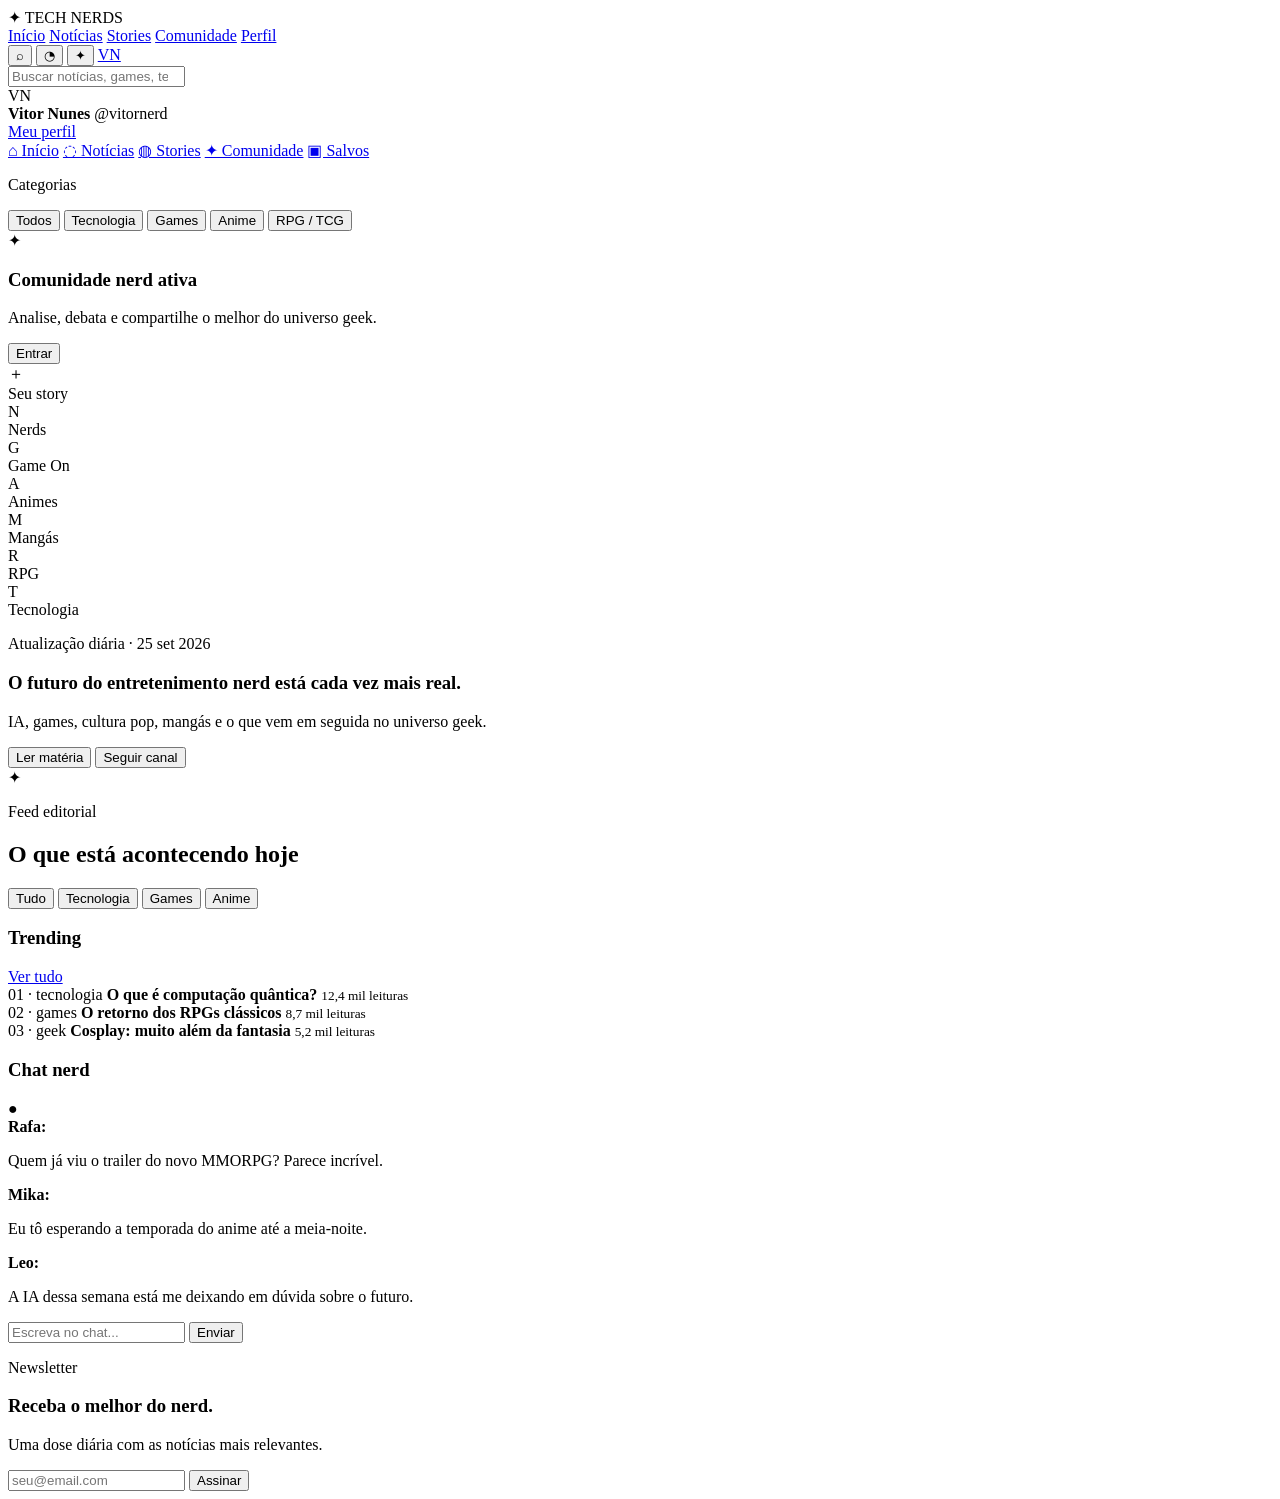
==== commit b0a79d0a: "feat: expandir Tech Nerds para versão premium com páginas de matéria, perfil, login e painel adminis" ====
--- a/index.html
+++ b/index.html
@@ -3,7 +3,7 @@
   <head>
     <meta charset="UTF-8" />
     <meta name="viewport" content="width=device-width, initial-scale=1.0" />
-    <meta name="description" content="Tech Nerds — portal de notícias geek, games, anime, tecnologia e cultura pop." />
+    <meta name="description" content="Tech Nerds — site de notícias geek, tecnologia, games, anime, mangá, RPG e TCG." />
     <title>Tech Nerds</title>
     <link rel="preconnect" href="https://fonts.googleapis.com" />
     <link rel="preconnect" href="https://fonts.gstatic.com" crossorigin />
@@ -11,299 +11,172 @@
     <link rel="stylesheet" href="styles.css" />
   </head>
   <body>
-    <div class="page-shell">
-      <header class="masthead">
-        <div class="brand-wrap">
+    <div class="site-shell">
+      <header class="topbar">
+        <div class="brand-group">
           <span class="brand-mark">✦</span>
-          <span class="brand-word">TECH NERDS</span>
+          <span class="brand-name">TECH NERDS</span>
         </div>
 
-        <nav class="main-menu" aria-label="Menu principal">
-          <a class="active" href="#inicio">Inicio</a>
-          <a href="#noticias">Notícias</a>
+        <nav class="nav-main" aria-label="Menu principal">
+          <a class="active" href="index.html">Início</a>
+          <a href="#feed">Notícias</a>
           <a href="#stories">Stories</a>
-          <a href="#comunidade">Comunidade</a>
-          <a href="#perfil">Perfil</a>
+          <a href="#chat">Comunidade</a>
+          <a href="profile.html">Perfil</a>
         </nav>
 
         <div class="header-tools">
-          <button class="icon-button search-toggle" aria-label="Abrir busca">⌕</button>
-          <button class="icon-button" aria-label="Notificações">◔</button>
-          <button class="icon-button chat-button" aria-label="Chat">✦</button>
-          <button class="account-button" aria-label="Conta do usuário">VN</button>
+          <button class="tool-button search-toggle" aria-label="Buscar">⌕</button>
+          <button class="tool-button" aria-label="Notificações">◔</button>
+          <button class="tool-button chat-badge" aria-label="Mensagens">✦</button>
+          <a href="login.html" class="account-button">VN</a>
         </div>
       </header>
 
       <div class="search-box" id="searchBox">
-        <input type="search" id="searchInput" placeholder="Buscar notícias, games, anime, tecnologia..." />
+        <input id="searchInput" type="search" placeholder="Buscar notícias, games, tecnologia, anime..." />
       </div>
 
-      <main class="content-grid" id="inicio">
-        <aside class="left-rail">
-          <section class="profile-panel">
-            <div class="avatar-large">VN</div>
-            <div>
-              <strong>Vitor N.</strong>
+      <main class="main-grid">
+        <aside class="left-panel">
+          <section class="profile-card panel-card">
+            <div class="profile-avatar">VN</div>
+            <div class="profile-name-wrap">
+              <strong>Vitor Nunes</strong>
               <span>@vitornerd</span>
             </div>
-            <button class="ghost-button">Meu perfil</button>
+            <a href="profile.html" class="ghost-button">Meu perfil</a>
           </section>
 
-          <nav class="nav-panel" aria-label="Menu lateral">
-            <a href="#inicio" class="nav-item active">⌂ Início</a>
-            <a href="#noticias" class="nav-item">◌ Notícias</a>
-            <a href="#stories" class="nav-item">◍ Stories</a>
-            <a href="#comunidade" class="nav-item">✦ Comunidade</a>
-            <a href="#salvos" class="nav-item">▣ Salvos</a>
+          <nav class="side-menu panel-card" aria-label="Menu lateral">
+            <a href="index.html" class="side-link active">⌂ Início</a>
+            <a href="#feed" class="side-link">◌ Notícias</a>
+            <a href="#stories" class="side-link">◍ Stories</a>
+            <a href="#chat" class="side-link">✦ Comunidade</a>
+            <a href="#" class="side-link">▣ Salvos</a>
           </nav>
 
-          <div class="side-section">
-            <p class="section-label">Categorias</p>
+          <section class="panel-card categories-card">
+            <p class="section-kicker">Categorias</p>
             <div class="category-list">
-              <button class="category-item" data-filter="tech"><span class="color-dot tech"></span> Tecnologia</button>
-              <button class="category-item" data-filter="games"><span class="color-dot games"></span> Games</button>
-              <button class="category-item" data-filter="anime"><span class="color-dot anime"></span> Anime</button>
-              <button class="category-item" data-filter="rpg"><span class="color-dot rpg"></span> RPG / TCG</button>
+              <button class="category-button active" data-filter="all">Todos</button>
+              <button class="category-button" data-filter="tech">Tecnologia</button>
+              <button class="category-button" data-filter="games">Games</button>
+              <button class="category-button" data-filter="anime">Anime</button>
+              <button class="category-button" data-filter="rpg">RPG / TCG</button>
             </div>
-          </div>
+          </section>
 
-          <div class="community-box">
-            <span class="mini-icon">✦</span>
-            <h4>Comunidade nerd ativa</h4>
-            <p>Compartilhe teorias, memes e lançamentos do seu universo favorito.</p>
+          <section class="panel-card community-box">
+            <span class="community-mark">✦</span>
+            <h3>Comunidade nerd ativa</h3>
+            <p>Analise, debata e compartilhe o melhor do universo geek.</p>
             <button class="primary-button small">Entrar</button>
-          </div>
+          </section>
         </aside>
 
-        <section class="center-column" id="noticias">
+        <section class="center-column">
           <div class="stories-strip" id="stories">
-            <div class="story story-add">
+            <div class="story-item story-add">
               <div class="story-avatar">＋</div>
               <span>Seu story</span>
             </div>
-            <div class="story">
-              <div class="story-avatar gradient-a">N</div>
-              <span>Nerds</span>
-            </div>
-            <div class="story">
-              <div class="story-avatar gradient-b">G</div>
-              <span>Game On</span>
-            </div>
-            <div class="story">
-              <div class="story-avatar gradient-c">A</div>
-              <span>Animes</span>
-            </div>
-            <div class="story">
-              <div class="story-avatar gradient-d">M</div>
-              <span>Mangás</span>
-            </div>
-            <div class="story">
-              <div class="story-avatar gradient-e">R</div>
-              <span>RPG</span>
-            </div>
+            <div class="story-item"><div class="story-avatar gradient-a">N</div><span>Nerds</span></div>
+            <div class="story-item"><div class="story-avatar gradient-b">G</div><span>Game On</span></div>
+            <div class="story-item"><div class="story-avatar gradient-c">A</div><span>Animes</span></div>
+            <div class="story-item"><div class="story-avatar gradient-d">M</div><span>Mangás</span></div>
+            <div class="story-item"><div class="story-avatar gradient-e">R</div><span>RPG</span></div>
+            <div class="story-item"><div class="story-avatar gradient-f">T</div><span>Tecnologia</span></div>
           </div>
 
           <article class="feature-hero">
             <div class="hero-copy">
-              <p class="kicker">Atualização diária · 25 set 2026</p>
-              <h1>O futuro do entretenimento nerd é mais vivo do que nunca.</h1>
-              <p class="lead">Tecnologia, cultura pop, games e histórias que se cruzam entre mundos reais e imaginários.</p>
+              <p class="eyebrow">Atualização diária · 25 set 2026</p>
+              <h1>O futuro do entretenimento nerd está cada vez mais real.</h1>
+              <p>IA, games, cultura pop, mangás e o que vem em seguida no universo geek.</p>
               <div class="hero-actions">
                 <button class="primary-button">Ler matéria</button>
-                <button class="ghost-button dark">Seguir canal</button>
+                <button class="ghost-button light">Seguir canal</button>
               </div>
             </div>
-            <div class="hero-visual" aria-hidden="true">
-              <div class="ring ring-one"></div>
-              <div class="ring ring-two"></div>
+            <div class="hero-art" aria-hidden="true">
+              <div class="orb orb-one"></div>
+              <div class="orb orb-two"></div>
               <div class="hex">✦</div>
             </div>
           </article>
 
-          <div class="feed-head">
+          <div class="feed-header" id="feed">
             <div>
-              <p class="section-label">Feed editorial</p>
+              <p class="section-kicker">Feed editorial</p>
               <h2>O que está acontecendo hoje</h2>
             </div>
-            <div class="filters">
-              <button class="filter-button active" data-filter="all">Tudo</button>
-              <button class="filter-button" data-filter="tech">Tecnologia</button>
-              <button class="filter-button" data-filter="games">Games</button>
-              <button class="filter-button" data-filter="anime">Anime</button>
+            <div class="feed-filters">
+              <button class="mini-filter active" data-filter="all">Tudo</button>
+              <button class="mini-filter" data-filter="tech">Tecnologia</button>
+              <button class="mini-filter" data-filter="games">Games</button>
+              <button class="mini-filter" data-filter="anime">Anime</button>
             </div>
           </div>
 
-          <article class="news-card" data-category="games">
-            <div class="news-meta">
-              <span class="tag tag-games">Games</span>
-              <span class="time">há 32 min</span>
-            </div>
-            <div class="news-layout">
-              <div class="news-text">
-                <h3>O MMORPG do ano promete transformar a rotina em uma aventura infinita.</h3>
-                <p>Com pisos de mundo dinâmicos, quests que mudam conforme suas escolhas e sistemas de guilda em tempo real, o jogo está sendo comparado aos maiores clássicos do gênero.</p>
-              </div>
-              <div class="thumbnail thumb-one" aria-hidden="true">
-                <span>LIVE</span>
-              </div>
-            </div>
-            <div class="news-footer">
-              <div class="author-box">
-                <div class="mini-avatar purple">MN</div>
-                <div>
-                  <strong>Marina Nogueira</strong>
-                  <small>8 min de leitura</small>
-                </div>
-              </div>
-              <div class="emoji-actions">
-                <button class="action-button like-button" aria-label="Curtir">♡ <span>248</span></button>
-                <button class="action-button" aria-label="Comentar">◌ <span>32</span></button>
-                <button class="action-button share-button" aria-label="Compartilhar">↗</button>
-                <button class="action-button save-button" aria-label="Salvar">▣</button>
-              </div>
-            </div>
-          </article>
-
-          <article class="news-card" data-category="tech">
-            <div class="news-meta">
-              <span class="tag tag-tech">Tecnologia</span>
-              <span class="time">há 1h</span>
-            </div>
-            <div class="news-layout">
-              <div class="news-text">
-                <h3>IA e privacidade: as plataformas que querem te conhecer em tempo real.</h3>
-                <p>Desde ferramentas de criação até assistentes da produtividade, a era da hyperpersonalização está redefinindo a relação entre usuário, dados e inteligência artificial.</p>
-              </div>
-              <div class="thumbnail thumb-two" aria-hidden="true"><span>AI</span></div>
-            </div>
-            <div class="news-footer">
-              <div class="author-box">
-                <div class="mini-avatar beige">TL</div>
-                <div>
-                  <strong>Tech Lab</strong>
-                  <small>6 min de leitura</small>
-                </div>
-              </div>
-              <div class="emoji-actions">
-                <button class="action-button like-button" aria-label="Curtir">♡ <span>189</span></button>
-                <button class="action-button" aria-label="Comentar">◌ <span>18</span></button>
-                <button class="action-button share-button" aria-label="Compartilhar">↗</button>
-                <button class="action-button save-button" aria-label="Salvar">▣</button>
-              </div>
-            </div>
-          </article>
-
-          <article class="news-card" data-category="anime">
-            <div class="news-meta">
-              <span class="tag tag-anime">Anime</span>
-              <span class="time">há 2h</span>
-            </div>
-            <div class="news-layout">
-              <div class="news-text">
-                <h3>As melhores histórias de anime continuam sendo aquelas que mexem com a mente.</h3>
-                <p>Entre estética, drama e filosofia, a nova leva de títulos revela que a cultura pop mais adulta está sendo construída com raciocínio, emoção e referências profundas.</p>
-              </div>
-              <div class="thumbnail thumb-three" aria-hidden="true"><span>OVA</span></div>
-            </div>
-            <div class="news-footer">
-              <div class="author-box">
-                <div class="mini-avatar rose">AY</div>
-                <div>
-                  <strong>Akira Yamato</strong>
-                  <small>5 min de leitura</small>
-                </div>
-              </div>
-              <div class="emoji-actions">
-                <button class="action-button like-button" aria-label="Curtir">♡ <span>427</span></button>
-                <button class="action-button" aria-label="Comentar">◌ <span>54</span></button>
-                <button class="action-button share-button" aria-label="Compartilhar">↗</button>
-                <button class="action-button save-button" aria-label="Salvar">▣</button>
-              </div>
-            </div>
-          </article>
-
-          <article class="news-card" data-category="rpg">
-            <div class="news-meta">
-              <span class="tag tag-rpg">RPG / TCG</span>
-              <span class="time">há 3h</span>
-            </div>
-            <div class="news-layout">
-              <div class="news-text">
-                <h3>Cartas, fichas e narrativas: o TCG está voltando a ser o centro da conversa geek.</h3>
-                <p>As coleções premium, estratégias de mesa e competições digitais estão devolvendo prestigio ao formato, que se reinventa para públicos de todas as idades.</p>
-              </div>
-              <div class="thumbnail thumb-four" aria-hidden="true"><span>TCG</span></div>
-            </div>
-            <div class="news-footer">
-              <div class="author-box">
-                <div class="mini-avatar violet">JR</div>
-                <div>
-                  <strong>Jeferson R.</strong>
-                  <small>4 min de leitura</small>
-                </div>
-              </div>
-              <div class="emoji-actions">
-                <button class="action-button like-button" aria-label="Curtir">♡ <span>301</span></button>
-                <button class="action-button" aria-label="Comentar">◌ <span>42</span></button>
-                <button class="action-button share-button" aria-label="Compartilhar">↗</button>
-                <button class="action-button save-button" aria-label="Salvar">▣</button>
-              </div>
-            </div>
-          </article>
+          <div id="newsList"></div>
         </section>
 
-        <aside class="right-rail">
-          <section class="widget-panel">
-            <div class="widget-header">
+        <aside class="right-panel">
+          <section class="panel-card">
+            <div class="widget-head">
               <h3>Trending</h3>
               <a href="#">Ver tudo</a>
             </div>
             <div class="trend-list">
               <div class="trend-item">
-                <span>01 · Tecnologia</span>
+                <span>01 · tecnologia</span>
                 <strong>O que é computação quântica?</strong>
                 <small>12,4 mil leituras</small>
               </div>
               <div class="trend-item">
-                <span>02 · Games</span>
+                <span>02 · games</span>
                 <strong>O retorno dos RPGs clássicos</strong>
                 <small>8,7 mil leituras</small>
               </div>
               <div class="trend-item">
-                <span>03 · Geek</span>
+                <span>03 · geek</span>
                 <strong>Cosplay: muito além da fantasia</strong>
                 <small>5,2 mil leituras</small>
               </div>
             </div>
           </section>
 
-          <section class="widget-panel chat-panel" id="comunidade">
-            <div class="widget-header">
+          <section class="panel-card chat-box" id="chat">
+            <div class="widget-head">
               <h3>Chat nerd</h3>
-              <span class="online-dot">●</span>
+              <span class="status-live">●</span>
             </div>
-            <div class="chat-message">
-              <strong>Rafa:</strong>
-              <p>Quem já viu o trailer do novo MMORPG? Parece incrível.</p>
+            <div class="chat-thread">
+              <div class="chat-message">
+                <strong>Rafa:</strong>
+                <p>Quem já viu o trailer do novo MMORPG? Parece incrível.</p>
+              </div>
+              <div class="chat-message">
+                <strong>Mika:</strong>
+                <p>Eu tô esperando a temporada do anime até a meia-noite.</p>
+              </div>
+              <div class="chat-message">
+                <strong>Leo:</strong>
+                <p>A IA dessa semana está me deixando em dúvida sobre o futuro.</p>
+              </div>
             </div>
-            <div class="chat-message">
-              <strong>Mika:</strong>
-              <p>Eu tô esperando a temporada do anime até a meia-noite.</p>
-            </div>
-            <div class="chat-message">
-              <strong>Leo:</strong>
-              <p>A IA dessa semana está me deixando em dúvida sobre o futuro.</p>
-            </div>
-            <div class="chat-input-box">
+            <div class="chat-input-row">
               <input type="text" placeholder="Escreva no chat..." />
               <button>Enviar</button>
             </div>
           </section>
 
-          <section class="widget-panel newsletter-box">
-            <p class="section-label purple">Newsletter</p>
-            <h3>Receba o melhor do universo nerd.</h3>
-            <p>Uma dose diária com o que importa, sem ruído.</p>
+          <section class="panel-card newsletter-box">
+            <p class="section-kicker purple">Newsletter</p>
+            <h3>Receba o melhor do nerd.</h3>
+            <p>Uma dose diária com as notícias mais relevantes.</p>
             <input type="email" placeholder="seu@email.com" />
             <button class="primary-button full">Assinar</button>
           </section>
@@ -311,7 +184,7 @@
       </main>
     </div>
 
-    <div class="toast" id="toast">Compartilhado com sucesso.</div>
+    <div class="toast" id="toast"></div>
 
     <script src="app.js"></script>
   </body>
--- a/styles.css
+++ b/styles.css
@@ -1,948 +1,74 @@
-:root {
-  --bg: #f3efe9;
-  --bg-strong: #120f17;
-  --bg-soft: #1a1520;
-  --panel: #fffdfb;
-  --card: #f8f4f1;
-  --line: #e8e2db;
-  --purple: #6d4ad8;
-  --purple-dark: #4a2aa4;
-  --purple-soft: #efeafe;
-  --beige: #d7c2a1;
-  --black: #111015;
-  --text: #1c1821;
-  --muted: #726b78;
-  --rose: #e98ab8;
-  --tech: #56b2c9;
-  --games: #ec9a5e;
-  --anime: #d8659b;
-  --rpg: #7b5fe7;
-  --shadow: 0 18px 38px rgba(20, 12, 33, 0.08);
-}
+<!doctype html>
+<html lang="pt-BR">
+  <head>
+    <meta charset="UTF-8" />
+    <meta name="viewport" content="width=device-width, initial-scale=1.0" />
+    <title>Tech Nerds | Perfil</title>
+    <link rel="preconnect" href="https://fonts.googleapis.com" />
+    <link rel="preconnect" href="https://fonts.gstatic.com" crossorigin />
+    <link href="https://fonts.googleapis.com/css2?family=Inter:wght@400;500;600;700;800;900&family=Space+Grotesk:wght@500;700&display=swap" rel="stylesheet" />
+    <link rel="stylesheet" href="styles.css" />
+  </head>
+  <body>
+    <div class="site-shell profile-shell">
+      <header class="topbar">
+        <div class="brand-group">
+          <span class="brand-mark">✦</span>
+          <span class="brand-name">TECH NERDS</span>
+        </div>
+        <nav class="nav-main" aria-label="Menu principal">
+          <a href="index.html">Início</a>
+          <a href="article.html">Matéria</a>
+          <a href="profile.html" class="active">Perfil</a>
+        </nav>
+        <div class="header-tools">
+          <button class="tool-button" aria-label="Notificações">◔</button>
+          <a href="login.html" class="account-button">VN</a>
+        </div>
+      </header>
 
-* { box-sizing: border-box; }
+      <main class="profile-layout">
+        <section class="profile-header panel-card">
+          <div class="profile-hero-top">
+            <div class="profile-avatar large">VN</div>
+            <div>
+              <h1>Vitor Nunes</h1>
+              <p>@vitornerd · Curador de tecnologia, games e cultura geek</p>
+            </div>
+          </div>
+          <div class="profile-stats">
+            <div><strong>126k</strong><span>Seguidores</span></div>
+            <div><strong>892</strong><span>Publicações</span></div>
+            <div><strong>18</strong><span>Seguindo</span></div>
+          </div>
+          <button class="primary-button">Seguir</button>
+        </section>
 
-html { scroll-behavior: smooth; }
+        <section class="profile-content">
+          <div class="profile-grid">
+            <div class="panel-card profile-panel-box">
+              <p class="section-kicker">Preferências</p>
+              <ul class="tag-list">
+                <li>Tecnologia</li>
+                <li>Games</li>
+                <li>Anime</li>
+                <li>RPG</li>
+                <li>TCG</li>
+              </ul>
+            </div>
+            <div class="panel-card profile-panel-box">
+              <p class="section-kicker">Atividade recente</p>
+              <div class="activity-line"><strong>IA em foco:</strong><span>curtiu e compartilhou</span></div>
+              <div class="activity-line"><strong>MMORPG:</strong><span>comentou na discussão</span></div>
+              <div class="activity-line"><strong>Anime:</strong><span>salvou lista de lançamentos</span></div>
+            </div>
+          </div>
+        </section>
+      </main>
+    </div>
 
-body {
-  margin: 0;
-  background: linear-gradient(180deg, #f7f2eb 0%, #f2efe9 100%);
-  color: var(--text);
-  font-family: "Inter", sans-serif;
-}
+    <div class="toast" id="toast"></div>
+    <script src="app.js"></script>
+  </body>
+</html>
 
-button, input, a {
-  font: inherit;
-}
-
-button {
-  cursor: pointer;
-  border: 0;
-  background: initial;
-}
-
-img { max-width: 100%; display: block; }
-
-a { color: inherit; text-decoration: none; }
-
-.page-shell {
-  max-width: 1440px;
-  margin: 0 auto;
-  padding: 18px 20px 40px;
-}
-
-.masthead {
-  background: rgba(255, 255, 255, 0.8);
-  backdrop-filter: blur(10px);
-  border: 1px solid rgba(26, 21, 32, 0.08);
-  border-radius: 18px;
-  padding: 16px 22px;
-  display: flex;
-  align-items: center;
-  justify-content: space-between;
-  gap: 18px;
-  position: sticky;
-  top: 10px;
-  z-index: 20;
-  box-shadow: var(--shadow);
-}
-
-.brand-wrap {
-  display: flex;
-  align-items: center;
-  gap: 10px;
-  min-width: 170px;
-}
-
-.brand-mark {
-  width: 32px;
-  height: 32px;
-  border-radius: 12px;
-  background: linear-gradient(135deg, var(--purple), #b295ff);
-  color: #fff;
-  display: grid;
-  place-items: center;
-  font-size: 16px;
-}
-
-.brand-word {
-  font-family: "Space Grotesk", sans-serif;
-  font-weight: 700;
-  letter-spacing: 0.08em;
-  font-size: 0.96rem;
-}
-
-.main-menu {
-  display: flex;
-  align-items: center;
-  gap: 26px;
-  color: var(--muted);
-  font-size: 0.9rem;
-}
-
-.main-menu a {
-  position: relative;
-  padding: 8px 0;
-}
-
-.main-menu a.active {
-  color: var(--text);
-  font-weight: 700;
-}
-
-.main-menu a.active::after {
-  content: "";
-  position: absolute;
-  left: 0;
-  bottom: -6px;
-  width: 100%;
-  height: 2px;
-  background: var(--purple);
-  border-radius: 999px;
-}
-
-.header-tools {
-  display: flex;
-  align-items: center;
-  gap: 10px;
-}
-
-.icon-button,
-.account-button {
-  display: grid;
-  place-items: center;
-  border-radius: 12px;
-  background: rgba(109, 74, 216, 0.06);
-  color: var(--text);
-  transition: transform 0.2s ease, background 0.2s ease;
-}
-
-.icon-button {
-  width: 40px;
-  height: 40px;
-  font-size: 1.2rem;
-}
-
-.account-button {
-  width: 42px;
-  height: 42px;
-  border-radius: 50%;
-  background: linear-gradient(135deg, #1c1824, #463d5f);
-  color: #fff;
-  font-weight: 700;
-  font-size: 0.8rem;
-}
-
-.icon-button:hover,
-.account-button:hover,
-.primary-button:hover,
-.ghost-button:hover,
-.filter-button:hover,
-.category-item:hover,
-.action-button:hover {
-  transform: translateY(-1px);
-}
-
-.search-box {
-  overflow: hidden;
-  max-height: 0;
-  opacity: 0;
-  transition: max-height 0.35s ease, opacity 0.25s ease, padding 0.3s ease;
-  padding: 0 4px;
-  margin-top: 10px;
-}
-
-.search-box.open {
-  max-height: 80px;
-  opacity: 1;
-  padding: 10px 4px 0;
-}
-
-.search-box input {
-  width: 100%;
-  height: 52px;
-  border: 1px solid var(--line);
-  border-radius: 14px;
-  background: rgba(255, 255, 255, 0.8);
-  color: var(--text);
-  padding: 0 18px;
-  font-size: 1rem;
-  outline: none;
-}
-
-.content-grid {
-  display: grid;
-  grid-template-columns: 260px minmax(0, 1fr) 300px;
-  gap: 28px;
-  margin-top: 28px;
-}
-
-.left-rail,
-.right-rail,
-.center-column {
-  min-width: 0;
-}
-
-.left-rail,
-.right-rail {
-  display: flex;
-  flex-direction: column;
-  gap: 18px;
-}
-
-.profile-panel,
-.nav-panel,
-.side-section,
-.community-box,
-.widget-panel,
-.newsletter-box,
-.news-card,
-.feature-hero {
-  background: rgba(255, 255, 255, 0.7);
-  border: 1px solid rgba(20, 13, 30, 0.06);
-  border-radius: 20px;
-  box-shadow: var(--shadow);
-}
-
-.profile-panel {
-  padding: 18px 16px;
-  display: flex;
-  flex-direction: column;
-  align-items: center;
-  text-align: center;
-  gap: 10px;
-}
-
-.avatar-large {
-  width: 72px;
-  height: 72px;
-  border-radius: 50%;
-  background: linear-gradient(135deg, #2a1b3f, #6d4ad8);
-  display: grid;
-  place-items: center;
-  color: #fff;
-  font-weight: 700;
-}
-
-.profile-panel strong {
-  display: block;
-  font-size: 1rem;
-}
-
-.profile-panel span {
-  color: var(--muted);
-  font-size: 0.8rem;
-}
-
-.ghost-button,
-.primary-button {
-  border-radius: 12px;
-  padding: 10px 14px;
-  font-size: 0.82rem;
-  font-weight: 600;
-  transition: transform 0.2s ease, background 0.2s ease;
-}
-
-.primary-button {
-  background: linear-gradient(135deg, var(--purple), #8a67ff);
-  color: #fff;
-  box-shadow: 0 12px 24px rgba(109, 74, 216, 0.3);
-}
-
-.primary-button.small { padding: 9px 12px; }
-
-.primary-button.full { width: 100%; }
-
-.ghost-button {
-  background: var(--purple-soft);
-  color: var(--purple-dark);
-}
-
-.ghost-button.dark {
-  background: rgba(255,255,255,0.08);
-  color: #fff;
-  border: 1px solid rgba(255,255,255,0.2);
-}
-
-.nav-panel {
-  padding: 14px;
-  display: flex;
-  flex-direction: column;
-  gap: 8px;
-}
-
-.nav-item {
-  display: flex;
-  align-items: center;
-  gap: 10px;
-  padding: 11px 12px;
-  border-radius: 12px;
-  color: var(--muted);
-  font-weight: 500;
-}
-
-.nav-item.active {
-  background: rgba(109, 74, 216, 0.08);
-  color: var(--text);
-  font-weight: 700;
-}
-
-.side-section {
-  padding: 16px;
-}
-
-.section-label {
-  margin: 0 0 12px;
-  font-size: 0.72rem;
-  letter-spacing: 0.12em;
-  text-transform: uppercase;
-  color: var(--muted);
-  font-weight: 700;
-}
-
-.section-label.purple {
-  color: var(--purple);
-}
-
-.category-list {
-  display: flex;
-  flex-direction: column;
-  gap: 8px;
-}
-
-.category-item {
-  display: flex;
-  align-items: center;
-  gap: 10px;
-  padding: 10px 12px;
-  border-radius: 12px;
-  background: #f8f5f3;
-  color: var(--text);
-  text-align: left;
-  border: 1px solid transparent;
-}
-
-.color-dot {
-  display: inline-block;
-  width: 10px;
-  height: 10px;
-  border-radius: 50%;
-}
-
-.color-dot.tech { background: var(--tech); }
-.color-dot.games { background: var(--games); }
-.color-dot.anime { background: var(--anime); }
-.color-dot.rpg { background: var(--rpg); }
-
-.community-box {
-  background: linear-gradient(180deg, #efe8ff, #f9f6ff);
-  padding: 16px;
-}
-
-.mini-icon {
-  display: inline-grid;
-  place-items: center;
-  width: 30px;
-  height: 30px;
-  border-radius: 10px;
-  background: rgba(109,74,216,0.12);
-  color: var(--purple);
-  font-size: 1.2rem;
-}
-
-.community-box h4 {
-  margin: 10px 0 8px;
-  font-size: 1rem;
-}
-
-.community-box p {
-  margin: 0 0 14px;
-  color: var(--muted);
-  line-height: 1.5;
-  font-size: 0.84rem;
-}
-
-.center-column {
-  display: flex;
-  flex-direction: column;
-  gap: 18px;
-}
-
-.stories-strip {
-  display: flex;
-  gap: 16px;
-  overflow-x: auto;
-  padding-bottom: 4px;
-}
-
-.story {
-  min-width: 74px;
-  text-align: center;
-  color: var(--muted);
-  font-size: 0.72rem;
-}
-
-.story-avatar {
-  width: 58px;
-  height: 58px;
-  border-radius: 50%;
-  display: grid;
-  place-items: center;
-  margin: 0 auto 8px;
-  color: #fff;
-  font-weight: 700;
-  border: 3px solid #fff;
-  box-shadow: 0 8px 18px rgba(109,74,216,0.15);
-}
-
-.story-add .story-avatar {
-  background: #f1efe9;
-  border: 2px dashed rgba(109,74,216,0.35);
-  color: var(--purple);
-}
-
-.gradient-a { background: linear-gradient(135deg, #785df0, #c58af8); }
-.gradient-b { background: linear-gradient(135deg, #f3a65b, #e06b80); }
-.gradient-c { background: linear-gradient(135deg, #4abfc6, #6d4ad8); }
-.gradient-d { background: linear-gradient(135deg, #d65fa4, #f0b0a2); }
-.gradient-e { background: linear-gradient(135deg, #5f7cff, #89dc9e); }
-
-.feature-hero {
-  display: grid;
-  grid-template-columns: 1.2fr 0.8fr;
-  background: linear-gradient(135deg, #17141f 0%, #251e32 48%, #1a1520 100%);
-  color: #fff;
-  min-height: 290px;
-  padding: 28px 26px;
-  overflow: hidden;
-  position: relative;
-}
-
-.hero-copy {
-  position: relative;
-  z-index: 2;
-}
-
-.kicker {
-  margin: 0 0 12px;
-  color: #c2afd7;
-  font-size: 0.74rem;
-  letter-spacing: 0.12em;
-  text-transform: uppercase;
-  font-weight: 700;
-}
-
-.feature-hero h1 {
-  margin: 0;
-  font-family: "Space Grotesk", sans-serif;
-  font-size: clamp(2rem, 3vw, 3.3rem);
-  line-height: 1.04;
-  letter-spacing: -0.06em;
-  max-width: 550px;
-}
-
-.lead {
-  margin: 16px 0 0;
-  max-width: 420px;
-  color: rgba(255,255,255,0.74);
-  line-height: 1.6;
-  font-size: 0.96rem;
-}
-
-.hero-actions {
-  display: flex;
-  gap: 12px;
-  margin-top: 24px;
-}
-
-.hero-visual {
-  position: relative;
-  display: grid;
-  place-items: center;
-}
-
-.ring {
-  position: absolute;
-  border: 1px solid rgba(180, 152, 255, 0.7);
-  border-radius: 50%;
-}
-
-.ring-one {
-  width: 300px;
-  height: 220px;
-  transform: rotate(25deg);
-}
-
-.ring-two {
-  width: 240px;
-  height: 260px;
-  transform: rotate(-20deg);
-}
-
-.hex {
-  position: relative;
-  z-index: 1;
-  width: 128px;
-  height: 128px;
-  display: grid;
-  place-items: center;
-  border-radius: 28px;
-  background: linear-gradient(135deg, rgba(118, 86, 226, 0.9), rgba(221, 185, 255, 0.28));
-  color: #f7f1ff;
-  font-size: 3rem;
-  transform: rotate(10deg);
-  box-shadow: 0 30px 50px rgba(109, 74, 216, 0.4);
-}
-
-.feed-head {
-  display: flex;
-  justify-content: space-between;
-  align-items: end;
-  gap: 20px;
-  margin-top: 14px;
-}
-
-.feed-head h2 {
-  margin: 0;
-  font-size: clamp(1.5rem, 2vw, 2rem);
-  letter-spacing: -0.05em;
-}
-
-.filters {
-  display: flex;
-  flex-wrap: wrap;
-  gap: 8px;
-}
-
-.filter-button {
-  padding: 8px 10px;
-  border-radius: 10px;
-  color: var(--muted);
-  background: rgba(17, 16, 21, 0.03);
-  font-size: 0.76rem;
-  font-weight: 600;
-}
-
-.filter-button.active {
-  background: rgba(109,74,216,0.12);
-  color: var(--purple-dark);
-}
-
-.news-card {
-  padding: 20px;
-}
-
-.news-meta {
-  display: flex;
-  justify-content: space-between;
-  align-items: center;
-  margin-bottom: 16px;
-}
-
-.tag {
-  display: inline-flex;
-  align-items: center;
-  padding: 6px 9px;
-  border-radius: 999px;
-  font-size: 0.68rem;
-  letter-spacing: 0.1em;
-  text-transform: uppercase;
-  font-weight: 700;
-}
-
-.tag-tech { background: rgba(86, 178, 201, 0.12); color: var(--tech); }
-.tag-games { background: rgba(236, 154, 94, 0.12); color: var(--games); }
-.tag-anime { background: rgba(216, 101, 155, 0.12); color: var(--anime); }
-.tag-rpg { background: rgba(123,95,231,0.12); color: var(--rpg); }
-
-.time {
-  color: var(--muted);
-  font-size: 0.76rem;
-}
-
-.news-layout {
-  display: grid;
-  grid-template-columns: minmax(0, 1.5fr) 180px;
-  gap: 18px;
-  align-items: center;
-}
-
-.news-text h3 {
-  margin: 0 0 10px;
-  font-size: clamp(1.25rem, 2vw, 1.7rem);
-  letter-spacing: -0.05em;
-  line-height: 1.12;
-}
-
-.news-text p {
-  margin: 0;
-  color: var(--muted);
-  line-height: 1.7;
-  font-size: 0.96rem;
-}
-
-.thumbnail {
-  height: 120px;
-  background: linear-gradient(135deg, #201c2d, #6b4ad5);
-  border-radius: 18px;
-  position: relative;
-  overflow: hidden;
-  display: flex;
-  align-items: end;
-  justify-content: start;
-  padding: 12px;
-}
-
-.thumbnail::before {
-  content: "";
-  position: absolute;
-  inset: 0;
-  background: linear-gradient(135deg, rgba(255,255,255,0.12), transparent 60%);
-}
-
-.thumbnail span {
-  position: relative;
-  z-index: 1;
-  font-weight: 800;
-  letter-spacing: 0.12em;
-  font-size: 0.72rem;
-  color: rgba(255,255,255,0.9);
-}
-
-.thumb-one { background: linear-gradient(135deg, #1a1824, #5355b9 55%, #9b7af8); }
-.thumb-two { background: linear-gradient(135deg, #111a24, #1d6a84 60%, #6dd0df); }
-.thumb-three { background: linear-gradient(135deg, #170f16, #d16387 58%, #f5d1b2); }
-.thumb-four { background: linear-gradient(135deg, #131520, #5f43bd 58%, #bba5ff); }
-
-.news-footer {
-  display: flex;
-  justify-content: space-between;
-  align-items: center;
-  gap: 16px;
-  margin-top: 18px;
-  padding-top: 16px;
-  border-top: 1px solid var(--line);
-}
-
-.author-box {
-  display: flex;
-  align-items: center;
-  gap: 10px;
-}
-
-.author-box strong {
-  display: block;
-  font-size: 0.82rem;
-}
-
-.author-box small {
-  color: var(--muted);
-  font-size: 0.7rem;
-}
-
-.mini-avatar {
-  width: 34px;
-  height: 34px;
-  display: grid;
-  place-items: center;
-  border-radius: 50%;
-  font-size: 0.72rem;
-  color: #fff;
-  font-weight: 700;
-}
-
-.purple { background: #6d4ad8; }
-.beige { background: #b39d7e; }
-.rose { background: #d76897; }
-.violet { background: #8470d5; }
-
-.emoji-actions {
-  display: flex;
-  align-items: center;
-  gap: 10px;
-  flex-wrap: wrap;
-}
-
-.action-button {
-  padding: 8px 10px;
-  border-radius: 10px;
-  background: rgba(17, 16, 21, 0.03);
-  color: var(--muted);
-  font-size: 0.9rem;
-}
-
-.action-button span {
-  font-size: 0.7rem;
-  margin-left: 3px;
-  font-weight: 600;
-}
-
-.like-button.active {
-  color: #d9556d;
-  background: rgba(217,85,109,0.08);
-}
-
-.save-button.active {
-  color: var(--purple-dark);
-  background: rgba(109,74,216,0.08);
-}
-
-.widget-panel {
-  padding: 18px 16px;
-}
-
-.widget-header {
-  display: flex;
-  align-items: center;
-  justify-content: space-between;
-  gap: 10px;
-  margin-bottom: 12px;
-}
-
-.widget-header h3 {
-  margin: 0;
-  font-size: 1.08rem;
-}
-
-.widget-header a {
-  color: var(--purple);
-  font-size: 0.76rem;
-  font-weight: 600;
-}
-
-.trend-list {
-  display: flex;
-  flex-direction: column;
-  gap: 14px;
-}
-
-.trend-item {
-  padding-top: 12px;
-  border-top: 1px solid var(--line);
-}
-
-.trend-item span,
-.trend-item small {
-  display: block;
-  color: var(--muted);
-  font-size: 0.7rem;
-  letter-spacing: 0.08em;
-  text-transform: uppercase;
-}
-
-.trend-item strong {
-  display: block;
-  line-height: 1.4;
-  margin: 8px 0 6px;
-  font-size: 0.95rem;
-}
-
-.online-dot {
-  font-size: 0.8rem;
-  color: #38bb72;
-}
-
-.chat-panel {
-  background: linear-gradient(180deg, rgba(109,74,216,0.03), rgba(255,255,255,0.7));
-}
-
-.chat-message {
-  padding: 12px 10px;
-  border-radius: 12px;
-  background: rgba(17,16,21,0.03);
-  margin-bottom: 10px;
-}
-
-.chat-message strong {
-  display: block;
-  margin-bottom: 2px;
-  font-size: 0.8rem;
-}
-
-.chat-message p {
-  margin: 0;
-  color: var(--muted);
-  font-size: 0.8rem;
-  line-height: 1.6;
-}
-
-.chat-input-box {
-  display: flex;
-  gap: 8px;
-  margin-top: 12px;
-}
-
-.chat-input-box input {
-  flex: 1;
-  height: 42px;
-  border: 1px solid var(--line);
-  border-radius: 10px;
-  background: rgba(255,255,255,0.8);
-  padding: 0 12px;
-  outline: none;
-}
-
-.chat-input-box button {
-  height: 42px;
-  border-radius: 10px;
-  background: var(--purple);
-  color: #fff;
-  padding: 0 12px;
-  font-weight: 600;
-}
-
-.newsletter-box {
-  padding: 18px 16px;
-  background: linear-gradient(180deg, #efe8ff 0%, #f7f3ff 100%);
-}
-
-.newsletter-box h3 {
-  margin: 0 0 8px;
-  font-size: 1.6rem;
-  line-height: 1.1;
-  letter-spacing: -0.05em;
-}
-
-.newsletter-box p {
-  margin: 0 0 14px;
-  color: var(--muted);
-  font-size: 0.88rem;
-  line-height: 1.6;
-}
-
-.newsletter-box input {
-  width: 100%;
-  height: 44px;
-  padding: 0 12px;
-  border: 1px solid rgba(109,74,216,0.18);
-  border-radius: 12px;
-  margin-bottom: 10px;
-  background: rgba(255, 255, 255, 0.8);
-  outline: none;
-}
-
-.toast {
-  position: fixed;
-  right: 24px;
-  bottom: 24px;
-  background: rgba(17, 16, 21, 0.92);
-  color: #fff;
-  padding: 12px 16px;
-  border-radius: 12px;
-  box-shadow: var(--shadow);
-  opacity: 0;
-  pointer-events: none;
-  transform: translateY(10px);
-  transition: opacity 0.25s ease, transform 0.25s ease;
-  font-size: 0.82rem;
-}
-
-.toast.show {
-  opacity: 1;
-  transform: translateY(0);
-}
-
-@media (max-width: 1180px) {
-  .content-grid {
-    grid-template-columns: 220px minmax(0, 1fr);
-  }
-
-  .right-rail {
-    display: none;
-  }
-}
-
-@media (max-width: 780px) {
-  .masthead {
-    flex-wrap: wrap;
-    justify-content: center;
-  }
-
-  .main-menu {
-    order: 3;
-    width: 100%;
-    justify-content: center;
-    flex-wrap: wrap;
-    gap: 14px 18px;
-  }
-
-  .content-grid {
-    grid-template-columns: 1fr;
-  }
-
-  .left-rail {
-    display: none;
-  }
-
-  .feature-hero {
-    grid-template-columns: 1fr;
-    padding-bottom: 80px;
-  }
-
-  .hero-visual {
-    display: none;
-  }
-
-  .news-layout {
-    grid-template-columns: 1fr;
-  }
-
-  .news-footer {
-    flex-direction: column;
-    align-items: flex-start;
-  }
-
-  .filters {
-    justify-content: flex-start;
-  }
-}
-
-@media (max-width: 500px) {
-  .page-shell {
-    padding-inline: 12px;
-  }
-
-  .masthead {
-    padding: 12px 14px;
-  }
-
-  .brand-word {
-    font-size: 0.8rem;
-  }
-
-  .header-tools {
-    gap: 6px;
-  }
-
-  .feature-hero {
-    min-height: auto;
-  }
-
-  .feed-head {
-    display: block;
-  }
-
-  .filters {
-    margin-top: 12px;
-  }
-}
